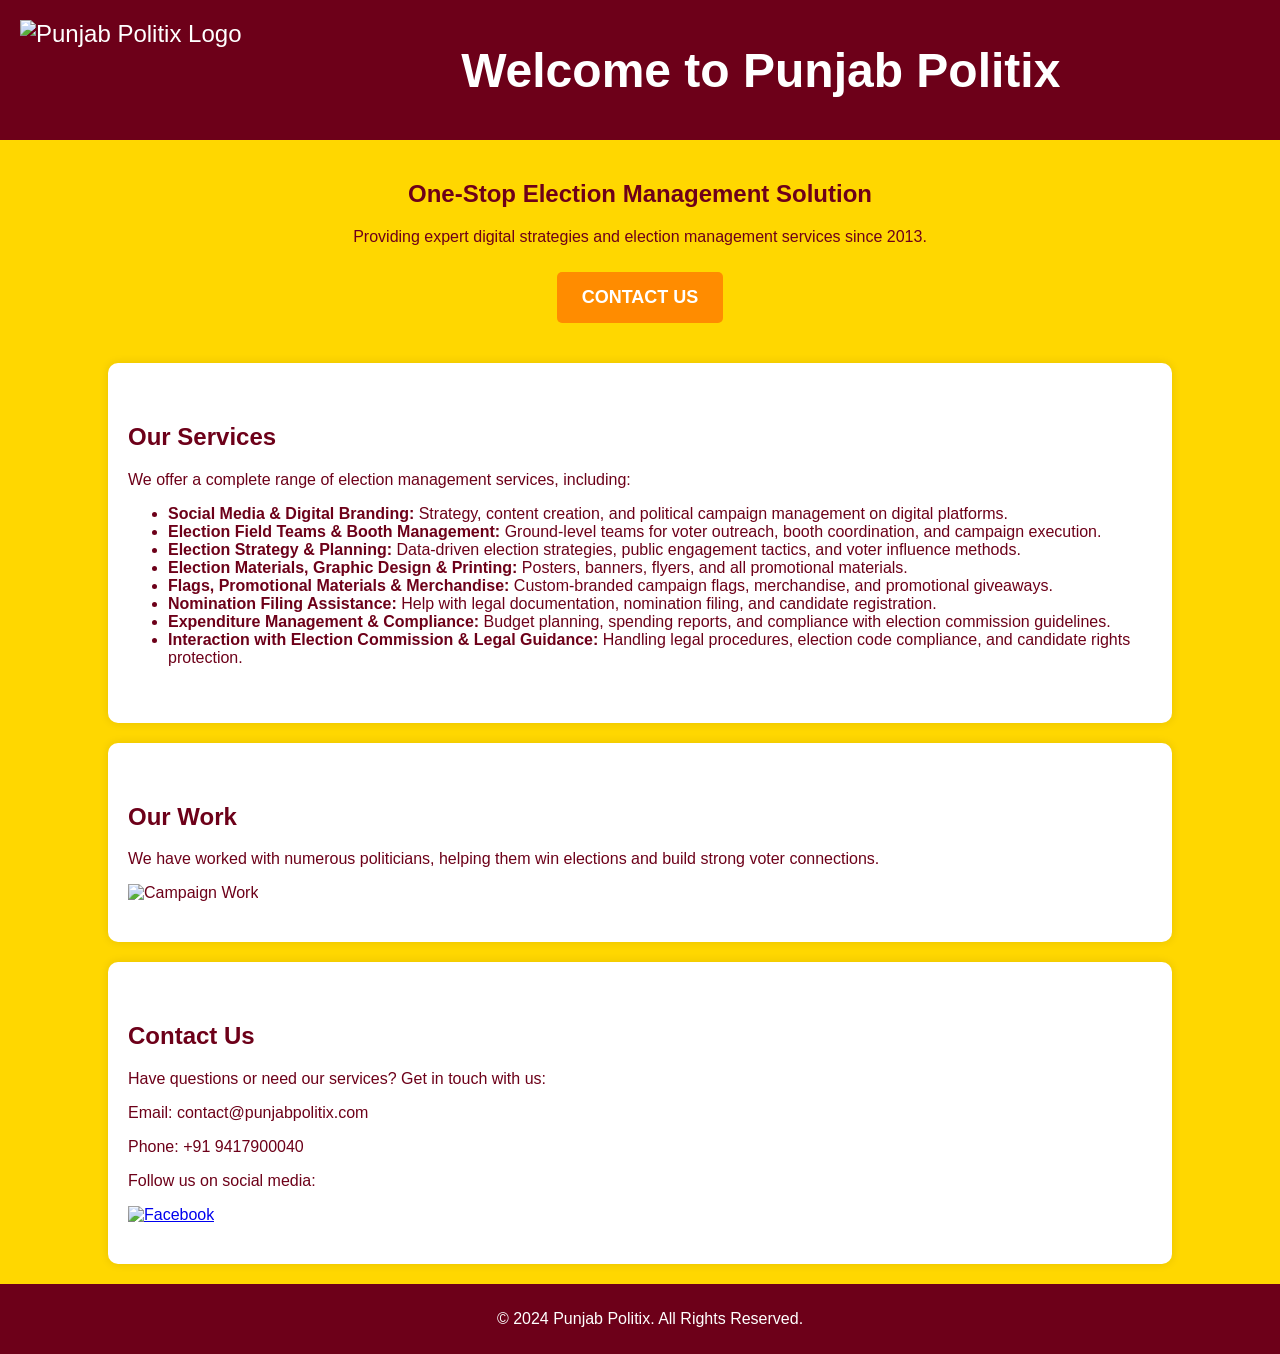
==== index.html @ e7f69e27 "Add files via upload" ====
<!DOCTYPE html>
<html lang="en">
<head>
    <meta charset="UTF-8">
    <meta name="viewport" content="width=device-width, initial-scale=1.0">
    <title>Punjab Politix - One-Stop Election Management Solution</title>
    <style>
        body {
            font-family: Arial, sans-serif;
            text-align: center;
            background-color: #FFD700;
            margin: 0;
            padding: 0;
            color: #6D0019;
        }
        header {
            background-color: #6D0019;
            color: white;
            padding: 20px;
            font-size: 24px;
            display: flex;
            align-items: center;
            justify-content: center;
        }
        header img {
            height: 100px;
            margin-right: 20px;
        }
        .container {
            padding: 20px;
        }
        .button {
            display: inline-block;
            padding: 15px 25px;
            font-size: 18px;
            font-weight: bold;
            background: #FF8C00;
            color: white;
            text-decoration: none;
            border-radius: 5px;
            margin-top: 10px;
        }
        section {
            padding: 40px 20px;
            background: white;
            margin: 20px auto;
            width: 80%;
            border-radius: 10px;
            box-shadow: 0 0 10px rgba(0, 0, 0, 0.1);
            text-align: left;
        }
        footer {
            background: #6D0019;
            color: white;
            padding: 10px;
            position: relative;
            width: 100%;
            bottom: 0;
            text-align: center;
        }
    </style>
</head>
<body>
    <header>
        <img src="logo.png" alt="Punjab Politix Logo">
        <h1 style="margin: 0 auto;">Welcome to Punjab Politix</h1>
    </header>
    
    <div class="container">
        <h2>One-Stop Election Management Solution</h2>
        <p>Providing expert digital strategies and election management services since 2013.</p>
        <a href="https://your-google-form-link.com" class="button">CONTACT US</a>
    </div>
    
    <section id="services">
        <h2>Our Services</h2>
        <p>We offer a complete range of election management services, including:</p>
        <ul>
            <li><strong>Social Media & Digital Branding:</strong> Strategy, content creation, and political campaign management on digital platforms.</li>
            <li><strong>Election Field Teams & Booth Management:</strong> Ground-level teams for voter outreach, booth coordination, and campaign execution.</li>
            <li><strong>Election Strategy & Planning:</strong> Data-driven election strategies, public engagement tactics, and voter influence methods.</li>
            <li><strong>Election Materials, Graphic Design & Printing:</strong> Posters, banners, flyers, and all promotional materials.</li>
            <li><strong>Flags, Promotional Materials & Merchandise:</strong> Custom-branded campaign flags, merchandise, and promotional giveaways.</li>
            <li><strong>Nomination Filing Assistance:</strong> Help with legal documentation, nomination filing, and candidate registration.</li>
            <li><strong>Expenditure Management & Compliance:</strong> Budget planning, spending reports, and compliance with election commission guidelines.</li>
            <li><strong>Interaction with Election Commission & Legal Guidance:</strong> Handling legal procedures, election code compliance, and candidate rights protection.</li>
        </ul>
    </section>
    
    <section id="portfolio">
        <h2>Our Work</h2>
        <p>We have worked with numerous politicians, helping them win elections and build strong voter connections.</p>
        <img src="portfolio-example.jpg" alt="Campaign Work" width="80%">
    </section>
    
    <section id="contact">
        <h2>Contact Us</h2>
        <p>Have questions or need our services? Get in touch with us:</p>
        <p>Email: contact@punjabpolitix.com</p>
        <p>Phone: +91 9417900040</p>
        <p>Follow us on social media:</p>
        <a href="https://www.facebook.com/punjabpolitix" target="_blank">
            <img src="facebook-icon.png" alt="Facebook" width="40">
        </a>
    </section>
    
    <footer>
        <p>&copy; 2024 Punjab Politix. All Rights Reserved.</p>
    </footer>
</body>
</html>
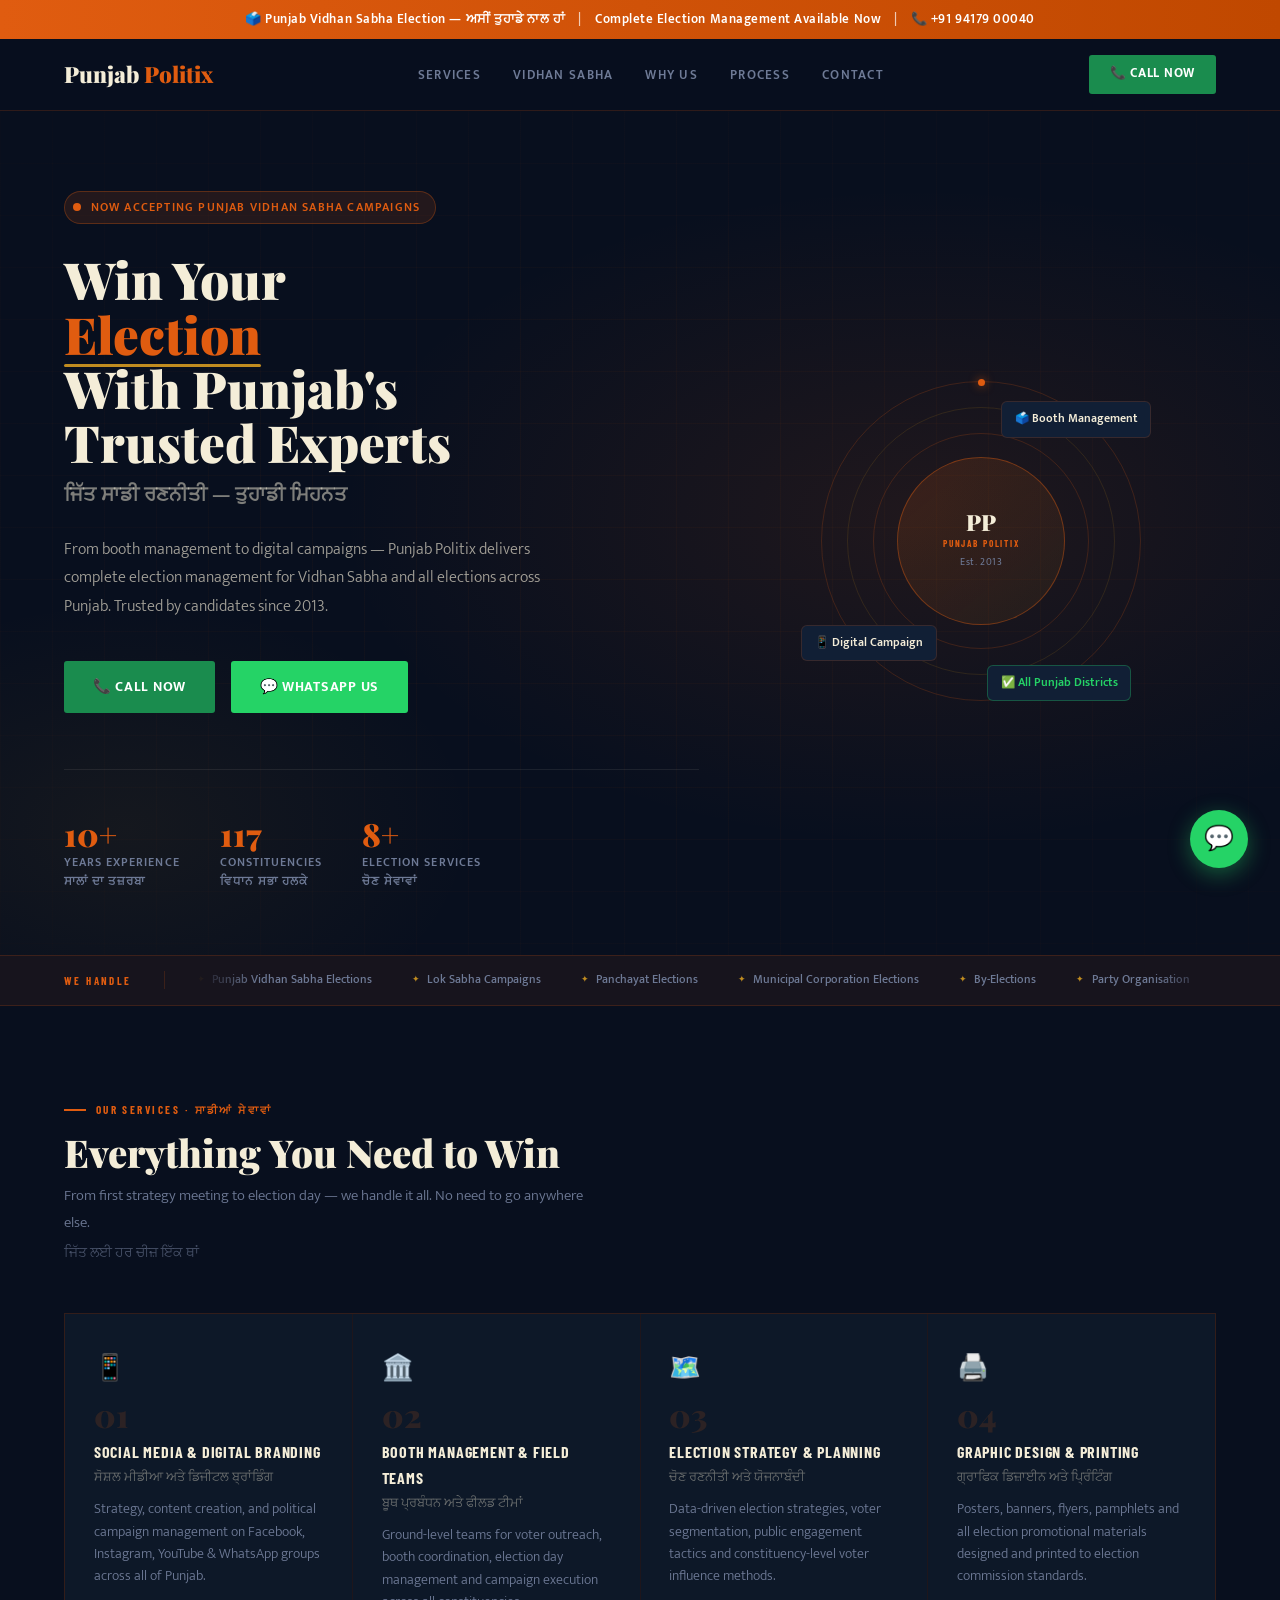
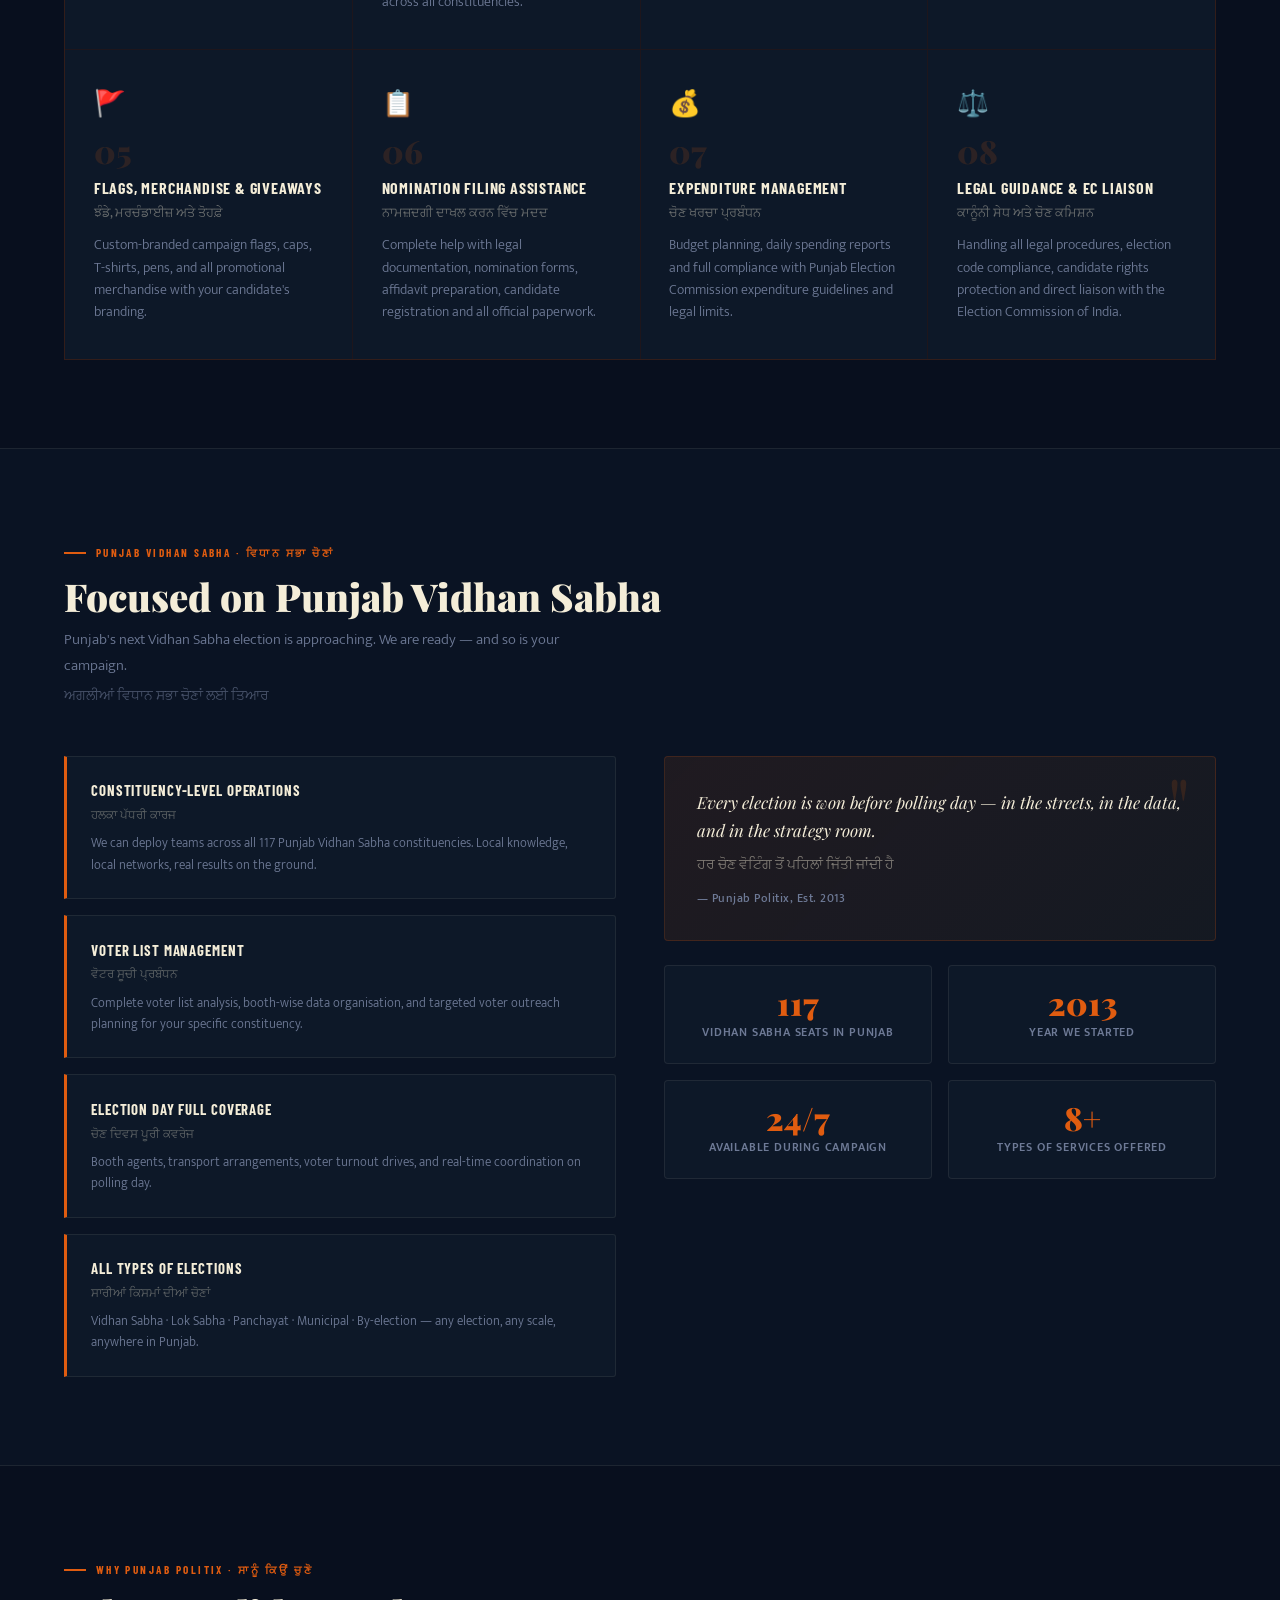
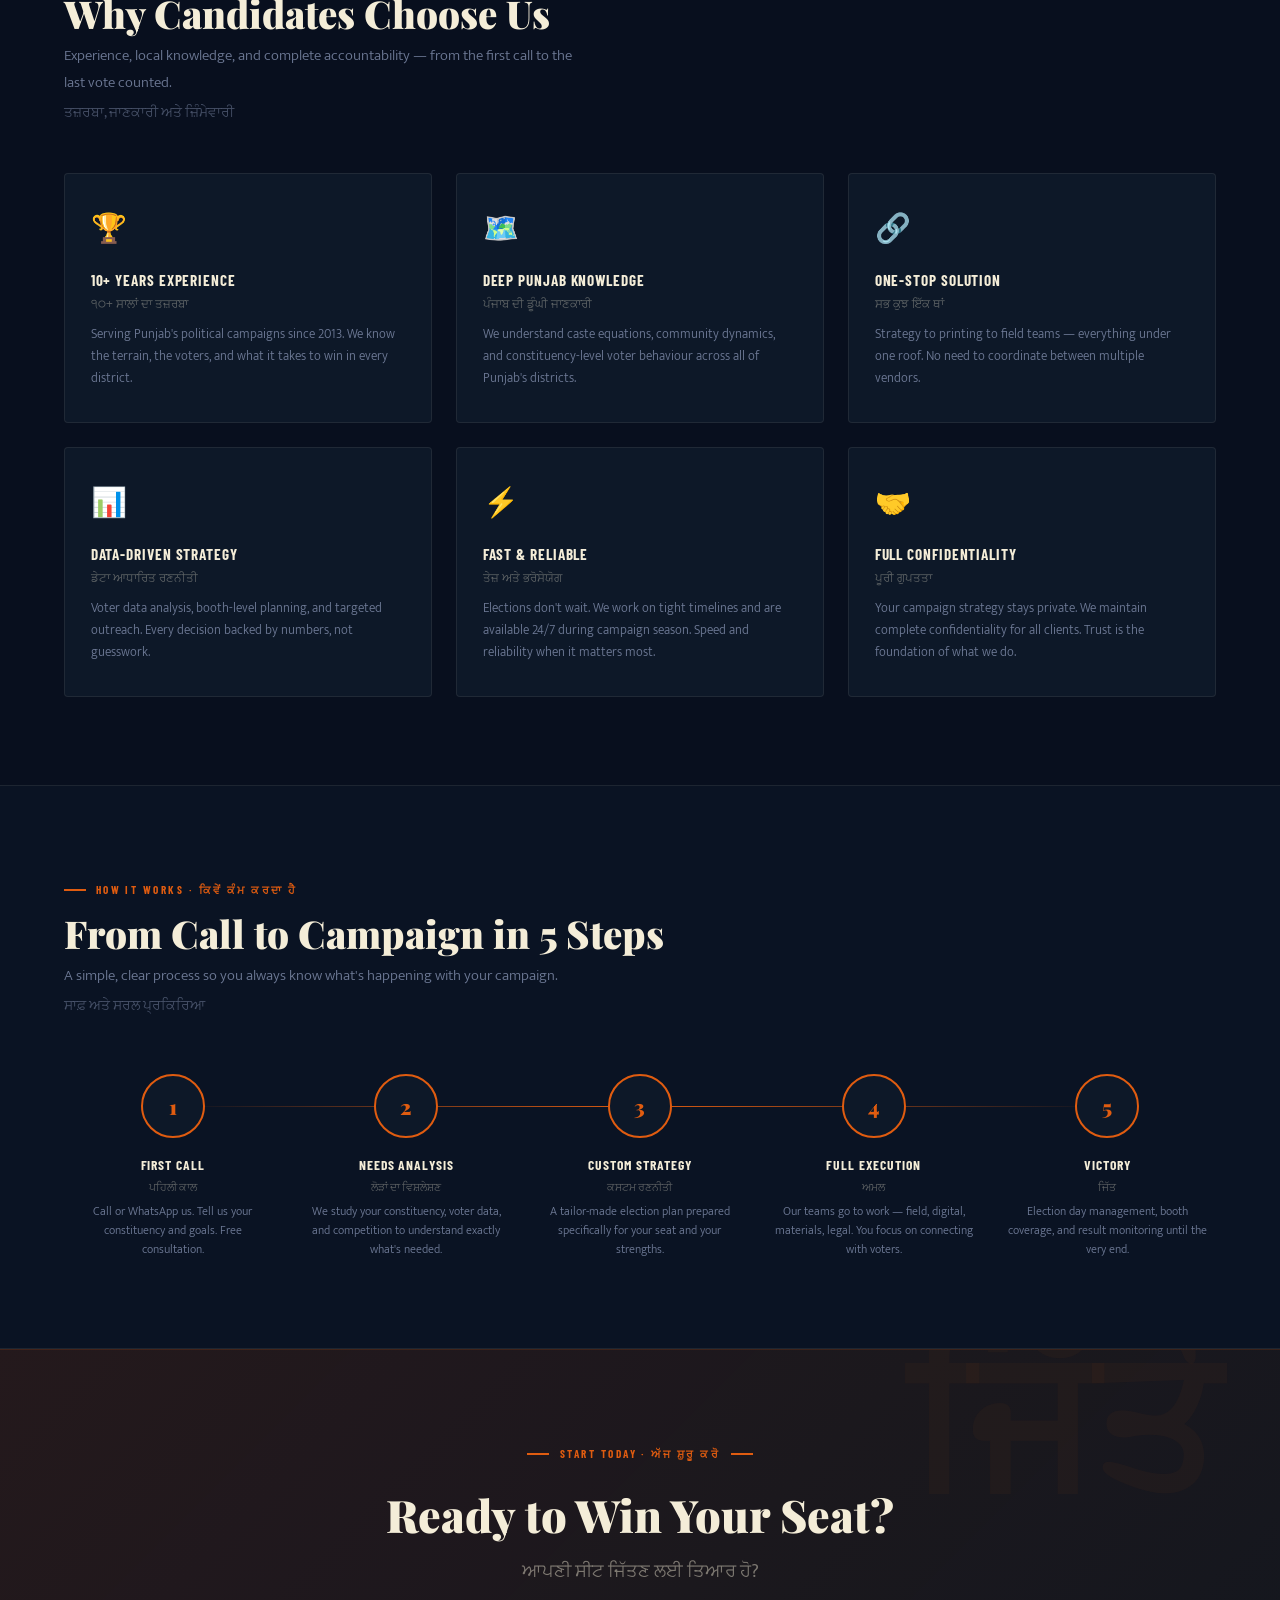
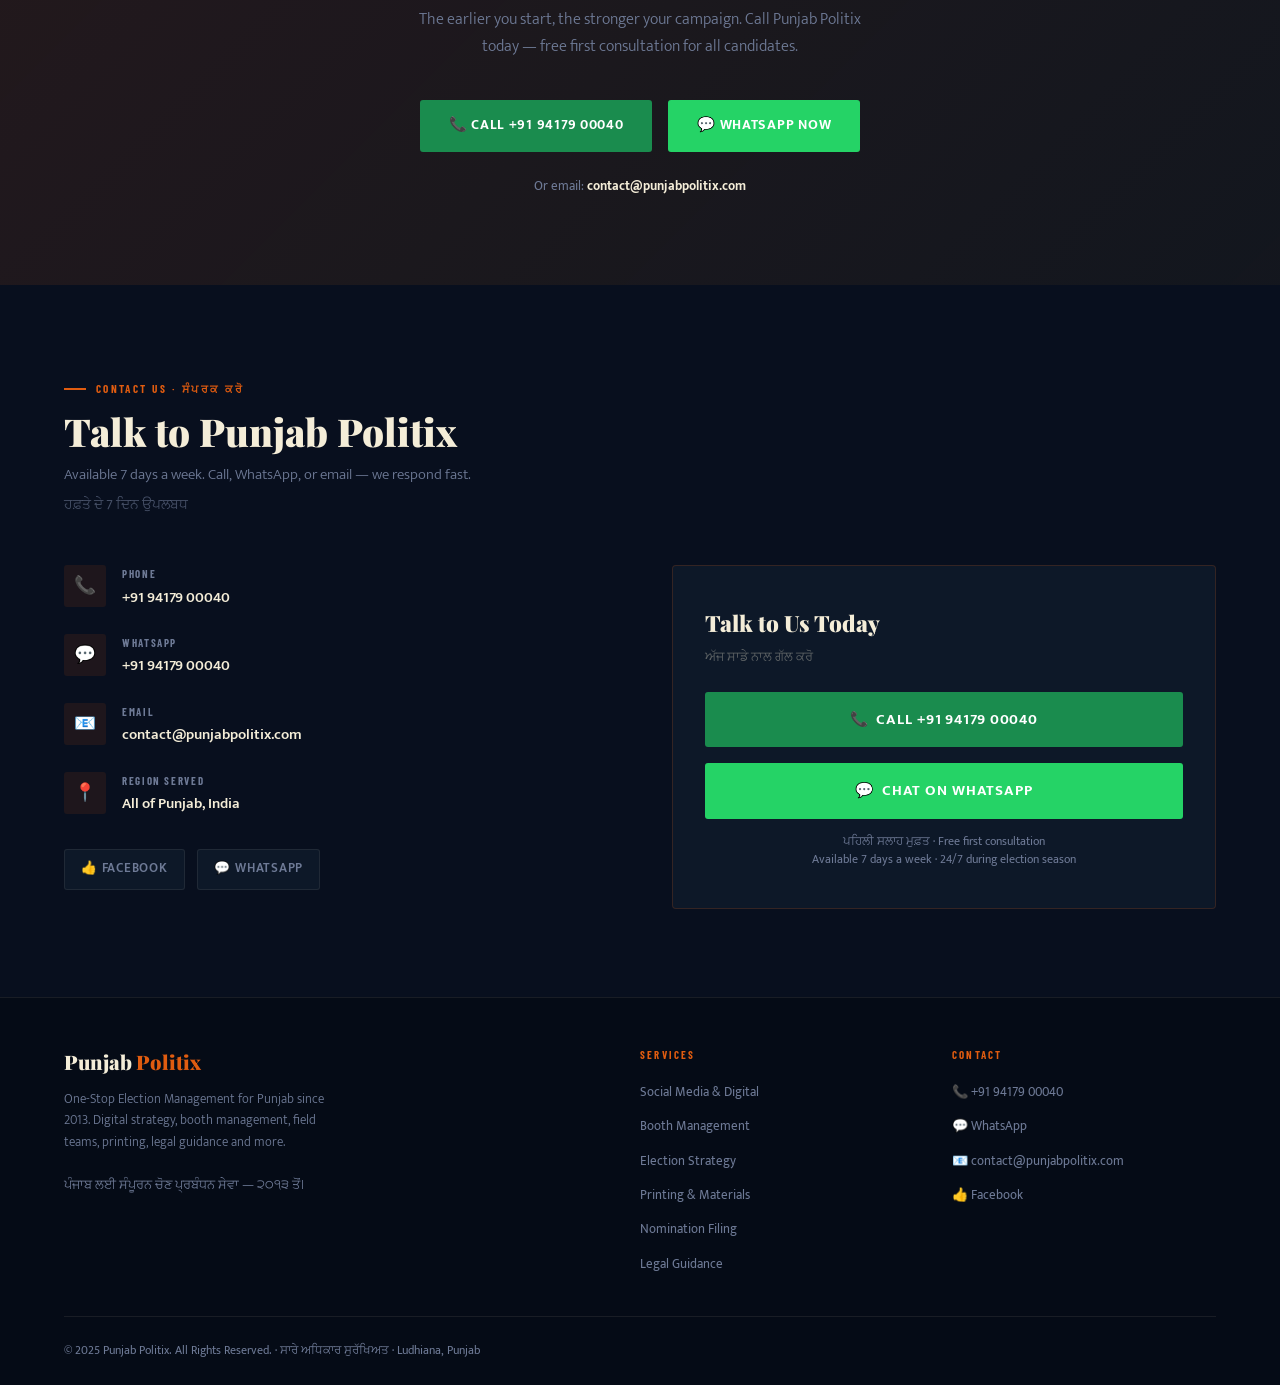
==== commit aa80795a: "Update index.html" ====
--- a/index.html
+++ b/index.html
@@ -1,111 +1,668 @@
 <!DOCTYPE html>
 <html lang="en">
 <head>
-    <meta charset="UTF-8">
-    <meta name="viewport" content="width=device-width, initial-scale=1.0">
-    <title>Punjab Politix - One-Stop Election Management Solution</title>
-    <style>
-        body {
-            font-family: Arial, sans-serif;
-            text-align: center;
-            background-color: #FFD700;
-            margin: 0;
-            padding: 0;
-            color: #6D0019;
-        }
-        header {
-            background-color: #6D0019;
-            color: white;
-            padding: 20px;
-            font-size: 24px;
-            display: flex;
-            align-items: center;
-            justify-content: center;
-        }
-        header img {
-            height: 100px;
-            margin-right: 20px;
-        }
-        .container {
-            padding: 20px;
-        }
-        .button {
-            display: inline-block;
-            padding: 15px 25px;
-            font-size: 18px;
-            font-weight: bold;
-            background: #FF8C00;
-            color: white;
-            text-decoration: none;
-            border-radius: 5px;
-            margin-top: 10px;
-        }
-        section {
-            padding: 40px 20px;
-            background: white;
-            margin: 20px auto;
-            width: 80%;
-            border-radius: 10px;
-            box-shadow: 0 0 10px rgba(0, 0, 0, 0.1);
-            text-align: left;
-        }
-        footer {
-            background: #6D0019;
-            color: white;
-            padding: 10px;
-            position: relative;
-            width: 100%;
-            bottom: 0;
-            text-align: center;
-        }
-    </style>
+<meta charset="UTF-8">
+<meta name="viewport" content="width=device-width, initial-scale=1.0">
+<title>Punjab Politix — Vidhan Sabha Election Management | ਚੋਣ ਪ੍ਰਬੰਧਨ ਸੇਵਾਵਾਂ</title>
+<meta name="description" content="Punjab Politix — Expert election management for Punjab Vidhan Sabha elections. Booth management, digital campaigns, field teams & more. Since 2013. Call +91 9417900040">
+<meta name="keywords" content="Punjab Vidhan Sabha election, election management Punjab, ਚੋਣ ਪ੍ਰਬੰਧਨ, booth management, political campaign Punjab, election strategy">
+<link rel="preconnect" href="https://fonts.googleapis.com">
+<link href="https://fonts.googleapis.com/css2?family=Playfair+Display:wght@700;900&family=Mukta:wght@300;400;600;700&family=Barlow+Condensed:wght@600;700;800&display=swap" rel="stylesheet">
+<style>
+*, *::before, *::after { box-sizing: border-box; margin: 0; padding: 0; }
+html { scroll-behavior: smooth; }
+:root {
+  --saffron: #E05C10;
+  --navy: #080F1E;
+  --card: #0D1828;
+  --card2: #111F35;
+  --gold: #C08C20;
+  --cream: #F4EDD8;
+  --muted: #6E7A96;
+  --green: #1A8C4E;
+  --border: rgba(224,92,16,0.18);
+  --border-soft: rgba(244,237,216,0.08);
+}
+body { font-family: 'Mukta', sans-serif; background: var(--navy); color: var(--cream); overflow-x: hidden; line-height: 1.6; }
+::-webkit-scrollbar { width: 5px; }
+::-webkit-scrollbar-track { background: var(--navy); }
+::-webkit-scrollbar-thumb { background: var(--saffron); border-radius: 3px; }
+
+/* ANNOUNCEMENT */
+.announcement {
+  background: linear-gradient(90deg, var(--saffron), #c04800);
+  padding: 0.55rem 5vw; text-align: center;
+  font-size: 0.82rem; font-weight: 600; letter-spacing: 0.04em; color: #fff; position: relative; z-index: 300;
+}
+.announcement span { opacity: 0.7; margin: 0 0.6rem; }
+
+/* NAV */
+nav {
+  position: sticky; top: 0; z-index: 200;
+  display: flex; justify-content: space-between; align-items: center;
+  padding: 1rem 5vw;
+  background: rgba(8,15,30,0.97); backdrop-filter: blur(18px);
+  border-bottom: 1px solid var(--border);
+}
+.nav-logo { font-family: 'Playfair Display', serif; font-size: 1.4rem; font-weight: 900; color: var(--cream); text-decoration: none; }
+.nav-logo span { color: var(--saffron); }
+.nav-links { display: flex; gap: 2rem; list-style: none; }
+.nav-links a { color: var(--muted); text-decoration: none; font-size: 0.8rem; font-weight: 600; letter-spacing: 0.1em; text-transform: uppercase; transition: color 0.2s; }
+.nav-links a:hover { color: var(--saffron); }
+.nav-cta { display: flex; align-items: center; gap: 0.4rem; background: var(--green); color: #fff; padding: 0.6rem 1.3rem; border-radius: 3px; font-weight: 700; font-size: 0.8rem; letter-spacing: 0.06em; text-transform: uppercase; text-decoration: none; transition: all 0.2s; }
+.nav-cta:hover { background: #147a42; transform: translateY(-1px); }
+.hamburger { display: none; flex-direction: column; gap: 5px; cursor: pointer; padding: 4px; }
+.hamburger span { width: 22px; height: 2px; background: var(--cream); border-radius: 2px; }
+.mobile-nav { display: none; position: absolute; top: 100%; left: 0; right: 0; background: rgba(8,15,30,0.99); border-bottom: 1px solid var(--border); padding: 1.5rem 5vw 2rem; flex-direction: column; gap: 1rem; }
+.mobile-nav.open { display: flex; }
+.mobile-nav a { color: var(--muted); text-decoration: none; font-size: 0.9rem; font-weight: 600; letter-spacing: 0.08em; text-transform: uppercase; padding: 0.5rem 0; border-bottom: 1px solid var(--border-soft); transition: color 0.2s; }
+.mobile-nav a:hover { color: var(--saffron); }
+.mob-cta { display: flex !important; align-items: center; justify-content: center; gap: 0.5rem; background: var(--green) !important; color: #fff !important; padding: 0.8rem !important; border-radius: 3px; font-weight: 700 !important; font-size: 0.88rem !important; letter-spacing: 0.06em !important; text-transform: uppercase !important; border: none !important; margin-top: 0.5rem; }
+
+/* HERO */
+.hero { min-height: calc(100vh - 88px); display: grid; grid-template-columns: 1.15fr 0.85fr; align-items: center; padding: 5rem 5vw 4rem; position: relative; overflow: hidden; gap: 3rem; }
+.hero-bg { position: absolute; inset: 0; pointer-events: none; background: radial-gradient(ellipse 70% 60% at 72% 48%, rgba(224,92,16,0.11) 0%, transparent 65%), radial-gradient(ellipse 45% 45% at 10% 85%, rgba(192,140,32,0.07) 0%, transparent 60%); }
+.hero-grid { position: absolute; inset: 0; pointer-events: none; background-image: linear-gradient(rgba(224,92,16,0.04) 1px, transparent 1px), linear-gradient(90deg, rgba(224,92,16,0.04) 1px, transparent 1px); background-size: 52px 52px; mask-image: radial-gradient(ellipse 90% 90% at 50% 50%, black 30%, transparent 100%); }
+.hero-left { position: relative; z-index: 2; }
+.hero-badge { display: inline-flex; align-items: center; gap: 0.6rem; background: rgba(224,92,16,0.12); border: 1px solid rgba(224,92,16,0.3); border-radius: 100px; padding: 0.35rem 0.9rem 0.35rem 0.5rem; margin-bottom: 1.8rem; }
+.badge-dot { width: 8px; height: 8px; border-radius: 50%; background: var(--saffron); animation: pulse-dot 2s infinite; }
+@keyframes pulse-dot { 0%,100%{box-shadow:0 0 0 0 rgba(224,92,16,0.4)} 50%{box-shadow:0 0 0 6px rgba(224,92,16,0)} }
+.badge-text { font-size: 0.75rem; font-weight: 600; letter-spacing: 0.1em; text-transform: uppercase; color: var(--saffron); }
+.hero-title { font-family: 'Playfair Display', serif; font-size: clamp(2.4rem, 4vw, 4rem); font-weight: 900; line-height: 1.06; color: var(--cream); margin-bottom: 0.6rem; }
+.hero-title .hl { color: var(--saffron); position: relative; }
+.hero-title .hl::after { content: ''; position: absolute; bottom: 1px; left: 0; right: 0; height: 3px; background: var(--gold); border-radius: 2px; }
+.hero-pun { font-size: clamp(1rem, 1.6vw, 1.3rem); font-weight: 600; color: rgba(244,237,216,0.5); margin-bottom: 1.5rem; }
+.hero-desc { font-size: 1rem; font-weight: 300; line-height: 1.78; color: rgba(244,237,216,0.65); max-width: 500px; margin-bottom: 2.5rem; }
+.hero-btns { display: flex; gap: 1rem; flex-wrap: wrap; }
+.btn-call { display: inline-flex; align-items: center; gap: 0.6rem; background: var(--green); color: #fff; padding: 0.9rem 1.8rem; border-radius: 3px; font-weight: 700; font-size: 0.9rem; letter-spacing: 0.05em; text-transform: uppercase; text-decoration: none; transition: all 0.22s; }
+.btn-call:hover { background: #147a42; transform: translateY(-2px); box-shadow: 0 10px 28px rgba(26,140,78,0.3); }
+.btn-wa { display: inline-flex; align-items: center; gap: 0.6rem; background: #25D366; color: #fff; padding: 0.9rem 1.8rem; border-radius: 3px; font-weight: 700; font-size: 0.9rem; letter-spacing: 0.05em; text-transform: uppercase; text-decoration: none; transition: all 0.22s; }
+.btn-wa:hover { background: #1eb558; transform: translateY(-2px); box-shadow: 0 10px 28px rgba(37,211,102,0.25); }
+.hero-stats { display: flex; gap: 2.5rem; margin-top: 3.5rem; padding-top: 3rem; border-top: 1px solid var(--border-soft); flex-wrap: wrap; }
+.stat-n { font-family: 'Playfair Display', serif; font-size: 2rem; font-weight: 900; color: var(--saffron); line-height: 1; }
+.stat-l { font-size: 0.72rem; font-weight: 600; letter-spacing: 0.09em; text-transform: uppercase; color: var(--muted); margin-top: 0.25rem; }
+
+/* HERO VISUAL */
+.hero-right { position: relative; z-index: 2; display: flex; justify-content: center; }
+.visual-box { position: relative; width: 320px; height: 320px; flex-shrink: 0; }
+.v-ring { position: absolute; border-radius: 50%; border: 1px solid rgba(224,92,16,0.2); animation: vspin linear infinite; }
+.v-ring-1 { inset: 0; animation-duration: 32s; }
+.v-ring-2 { inset: 26px; animation-duration: 20s; animation-direction: reverse; border-color: rgba(192,140,32,0.15); }
+.v-ring-3 { inset: 52px; animation-duration: 44s; }
+@keyframes vspin { to { transform: rotate(360deg); } }
+.v-dot { position: absolute; width: 7px; height: 7px; background: var(--saffron); border-radius: 50%; top: -3.5px; left: calc(50% - 3.5px); box-shadow: 0 0 10px rgba(224,92,16,0.7); }
+.v-center { position: absolute; inset: 76px; border-radius: 50%; background: linear-gradient(140deg, rgba(224,92,16,0.15), rgba(192,140,32,0.07)); border: 1.5px solid rgba(224,92,16,0.4); display: flex; flex-direction: column; align-items: center; justify-content: center; text-align: center; gap: 3px; }
+.vc-main { font-family: 'Playfair Display', serif; font-size: 1.4rem; font-weight: 900; line-height: 1; }
+.vc-sub { font-family: 'Barlow Condensed', sans-serif; font-size: 0.58rem; font-weight: 700; letter-spacing: 0.2em; text-transform: uppercase; color: var(--saffron); }
+.vc-yr { font-size: 0.65rem; color: var(--muted); letter-spacing: 0.06em; }
+.float-tag { position: absolute; background: var(--card2); border: 1px solid var(--border); border-radius: 6px; padding: 0.5rem 0.8rem; font-size: 0.72rem; font-weight: 600; white-space: nowrap; animation: float 4s ease-in-out infinite; }
+.ft-1 { top: 20px; right: -10px; animation-delay: 0s; }
+.ft-2 { bottom: 40px; left: -20px; animation-delay: 1.4s; }
+.ft-3 { bottom: 0; right: 10px; animation-delay: 0.7s; color: #25D366; border-color: rgba(37,211,102,0.3); }
+@keyframes float { 0%,100%{transform:translateY(0)} 50%{transform:translateY(-8px)} }
+
+/* TRUST BAR */
+.trust-bar { background: rgba(224,92,16,0.07); border-top: 1px solid var(--border); border-bottom: 1px solid var(--border); padding: 0.9rem 5vw; display: flex; align-items: center; gap: 2rem; overflow: hidden; }
+.tb-label { font-family: 'Barlow Condensed', sans-serif; font-size: 0.68rem; font-weight: 700; letter-spacing: 0.22em; text-transform: uppercase; color: var(--saffron); white-space: nowrap; flex-shrink: 0; }
+.tb-sep { width: 1px; height: 18px; background: var(--border); flex-shrink: 0; }
+.tb-items { display: flex; gap: 2.5rem; overflow: hidden; mask-image: linear-gradient(90deg, transparent, black 6%, black 94%, transparent); }
+.tb-item { display: flex; align-items: center; gap: 0.45rem; font-size: 0.78rem; font-weight: 500; color: var(--muted); white-space: nowrap; }
+.tb-item::before { content: '✦'; color: var(--gold); font-size: 0.55rem; }
+
+/* SECTIONS */
+.section { padding: 5.5rem 5vw; }
+.section.alt { background: rgba(13,24,40,0.5); border-top: 1px solid var(--border-soft); border-bottom: 1px solid var(--border-soft); }
+.sec-eye { display: inline-flex; align-items: center; gap: 0.6rem; font-family: 'Barlow Condensed', sans-serif; font-size: 0.7rem; font-weight: 700; letter-spacing: 0.22em; text-transform: uppercase; color: var(--saffron); margin-bottom: 0.8rem; }
+.sec-eye::before { content: ''; width: 22px; height: 2px; background: var(--saffron); flex-shrink: 0; }
+.sec-h { font-family: 'Playfair Display', serif; font-size: clamp(1.8rem, 3vw, 2.6rem); font-weight: 900; line-height: 1.1; color: var(--cream); margin-bottom: 0.6rem; }
+.sec-p { font-size: 0.95rem; font-weight: 300; color: var(--muted); line-height: 1.75; max-width: 520px; margin-bottom: 0.4rem; }
+.sec-pun { font-size: 0.85rem; color: rgba(110,122,150,0.6); margin-bottom: 3rem; }
+
+/* SERVICES */
+.services-wrap { display: grid; grid-template-columns: repeat(auto-fill, minmax(280px, 1fr)); gap: 1px; background: rgba(224,92,16,0.1); border: 1px solid rgba(224,92,16,0.1); }
+.svc { background: var(--card); padding: 2.2rem 1.8rem; position: relative; overflow: hidden; transition: background 0.25s; }
+.svc::after { content: ''; position: absolute; top: 0; left: 0; right: 0; height: 2px; background: linear-gradient(90deg, var(--saffron), var(--gold)); transform: scaleX(0); transform-origin: left; transition: transform 0.32s; }
+.svc:hover { background: #131f33; }
+.svc:hover::after { transform: scaleX(1); }
+.svc-num { font-family: 'Playfair Display', serif; font-size: 2rem; font-weight: 900; color: rgba(224,92,16,0.15); line-height: 1; margin-bottom: 0.5rem; }
+.svc-icon { font-size: 1.6rem; margin-bottom: 0.6rem; display: block; }
+.svc-title { font-family: 'Barlow Condensed', sans-serif; font-size: 1rem; font-weight: 700; letter-spacing: 0.05em; text-transform: uppercase; color: var(--cream); margin-bottom: 0.2rem; }
+.svc-pun { font-size: 0.8rem; color: rgba(244,237,216,0.4); margin-bottom: 0.6rem; }
+.svc-desc { font-size: 0.85rem; font-weight: 300; color: var(--muted); line-height: 1.65; }
+
+/* ELECTION FOCUS */
+.focus-grid { display: grid; grid-template-columns: 1fr 1fr; gap: 3rem; align-items: start; }
+.focus-cards { display: flex; flex-direction: column; gap: 1rem; }
+.focus-card { background: var(--card); border: 1px solid var(--border-soft); border-left: 3px solid var(--saffron); padding: 1.4rem 1.5rem; border-radius: 0 3px 3px 0; transition: border-left-color 0.2s, background 0.2s; }
+.focus-card:hover { border-left-color: var(--gold); background: var(--card2); }
+.fc-title { font-family: 'Barlow Condensed', sans-serif; font-size: 0.92rem; font-weight: 700; letter-spacing: 0.06em; text-transform: uppercase; color: var(--cream); margin-bottom: 0.2rem; }
+.fc-pun { font-size: 0.75rem; color: rgba(244,237,216,0.35); margin-bottom: 0.5rem; }
+.fc-desc { font-size: 0.83rem; font-weight: 300; color: var(--muted); line-height: 1.6; }
+.focus-right { display: flex; flex-direction: column; gap: 1.5rem; }
+.focus-quote { background: linear-gradient(135deg, rgba(224,92,16,0.1), rgba(192,140,32,0.06)); border: 1px solid var(--border); border-radius: 4px; padding: 2rem; position: relative; }
+.focus-quote::before { content: '"'; position: absolute; top: 0.5rem; right: 1.5rem; font-family: 'Playfair Display', serif; font-size: 5rem; line-height: 1; color: rgba(224,92,16,0.15); }
+.fq-text { font-family: 'Playfair Display', serif; font-size: 1.05rem; font-style: italic; line-height: 1.65; color: var(--cream); margin-bottom: 0.6rem; }
+.fq-pun { font-size: 0.88rem; color: rgba(244,237,216,0.45); margin-bottom: 0.8rem; }
+.fq-attr { font-size: 0.75rem; color: var(--muted); font-weight: 500; letter-spacing: 0.04em; }
+.focus-metrics { display: grid; grid-template-columns: 1fr 1fr; gap: 1rem; }
+.fm { background: var(--card); border: 1px solid var(--border-soft); border-radius: 4px; padding: 1.3rem; text-align: center; }
+.fm-n { font-family: 'Playfair Display', serif; font-size: 2rem; font-weight: 900; color: var(--saffron); line-height: 1; }
+.fm-l { font-size: 0.72rem; font-weight: 600; letter-spacing: 0.07em; text-transform: uppercase; color: var(--muted); margin-top: 0.3rem; }
+
+/* WHY */
+.why-grid { display: grid; grid-template-columns: repeat(3, 1fr); gap: 1.5rem; }
+.why-card { background: var(--card); border: 1px solid var(--border-soft); border-radius: 4px; padding: 2rem 1.6rem; transition: border-color 0.25s, transform 0.25s; }
+.why-card:hover { border-color: var(--border); transform: translateY(-4px); }
+.why-ico { font-size: 1.8rem; margin-bottom: 1rem; display: block; }
+.why-title { font-family: 'Barlow Condensed', sans-serif; font-size: 0.95rem; font-weight: 700; letter-spacing: 0.06em; text-transform: uppercase; color: var(--cream); margin-bottom: 0.2rem; }
+.why-pun { font-size: 0.75rem; color: rgba(244,237,216,0.35); margin-bottom: 0.6rem; }
+.why-desc { font-size: 0.83rem; font-weight: 300; color: var(--muted); line-height: 1.65; }
+
+/* PROCESS */
+.process-steps { display: grid; grid-template-columns: repeat(5, 1fr); gap: 1rem; position: relative; }
+.process-steps::before { content: ''; position: absolute; top: 32px; left: 10%; right: 10%; height: 1px; background: linear-gradient(90deg, transparent, var(--saffron), transparent); }
+.step { display: flex; flex-direction: column; align-items: center; text-align: center; padding: 0 0.5rem; }
+.step-num { width: 64px; height: 64px; border-radius: 50%; background: var(--card); border: 2px solid var(--saffron); display: flex; align-items: center; justify-content: center; font-family: 'Playfair Display', serif; font-size: 1.3rem; font-weight: 900; color: var(--saffron); margin-bottom: 1rem; position: relative; z-index: 1; transition: background 0.2s; }
+.step:hover .step-num { background: rgba(224,92,16,0.12); }
+.step-title { font-family: 'Barlow Condensed', sans-serif; font-size: 0.85rem; font-weight: 700; letter-spacing: 0.07em; text-transform: uppercase; color: var(--cream); margin-bottom: 0.2rem; }
+.step-pun { font-size: 0.7rem; color: rgba(244,237,216,0.35); margin-bottom: 0.4rem; }
+.step-desc { font-size: 0.78rem; font-weight: 300; color: var(--muted); line-height: 1.5; }
+
+/* CTA */
+.cta-section { background: linear-gradient(135deg, rgba(224,92,16,0.13), rgba(192,140,32,0.06)); border-top: 1px solid var(--border); padding: 5.5rem 5vw; text-align: center; position: relative; overflow: hidden; }
+.cta-section::before { content: 'ਜਿੱਤੋ'; position: absolute; top: -2rem; right: 5vw; font-family: 'Playfair Display', serif; font-size: 12rem; font-weight: 900; color: rgba(224,92,16,0.04); pointer-events: none; user-select: none; line-height: 1; }
+.cta-eye { display: inline-flex; align-items: center; gap: 0.7rem; font-family: 'Barlow Condensed', sans-serif; font-size: 0.7rem; font-weight: 700; letter-spacing: 0.22em; text-transform: uppercase; color: var(--saffron); margin-bottom: 1rem; }
+.cta-eye::before, .cta-eye::after { content: ''; width: 22px; height: 2px; background: var(--saffron); }
+.cta-h { font-family: 'Playfair Display', serif; font-size: clamp(2rem, 3.5vw, 3rem); font-weight: 900; color: var(--cream); margin-bottom: 0.5rem; }
+.cta-pun { font-size: 1.1rem; color: rgba(244,237,216,0.45); margin-bottom: 1.2rem; }
+.cta-sub { font-size: 0.97rem; font-weight: 300; color: var(--muted); max-width: 480px; margin: 0 auto 2.5rem; line-height: 1.75; }
+.cta-btns { display: flex; gap: 1rem; justify-content: center; flex-wrap: wrap; }
+.cta-phone { font-size: 0.82rem; color: var(--muted); margin-top: 1.5rem; }
+.cta-phone strong { color: var(--cream); }
+
+/* CONTACT */
+.contact-grid { display: grid; grid-template-columns: 1fr 1fr; gap: 4rem; align-items: start; }
+.contact-info { display: flex; flex-direction: column; gap: 1.5rem; }
+.ci-item { display: flex; align-items: flex-start; gap: 1rem; }
+.ci-ico { width: 42px; height: 42px; border-radius: 3px; background: rgba(224,92,16,0.1); display: flex; align-items: center; justify-content: center; font-size: 1.1rem; flex-shrink: 0; }
+.ci-label { font-family: 'Barlow Condensed', sans-serif; font-size: 0.68rem; font-weight: 700; letter-spacing: 0.15em; text-transform: uppercase; color: var(--muted); margin-bottom: 0.2rem; }
+.ci-val { font-size: 0.95rem; font-weight: 600; color: var(--cream); text-decoration: none; transition: color 0.2s; display: block; }
+.ci-val:hover { color: var(--saffron); }
+.social-row { display: flex; gap: 0.8rem; margin-top: 0.5rem; }
+.soc-btn { display: flex; align-items: center; gap: 0.5rem; background: var(--card); border: 1px solid var(--border-soft); border-radius: 3px; padding: 0.6rem 1rem; color: var(--muted); text-decoration: none; font-size: 0.8rem; font-weight: 600; letter-spacing: 0.06em; text-transform: uppercase; transition: all 0.2s; }
+.soc-btn:hover { border-color: var(--saffron); color: var(--saffron); }
+.contact-action { background: var(--card); border: 1px solid var(--border); border-radius: 4px; padding: 2.5rem 2rem; }
+.ca-h { font-family: 'Playfair Display', serif; font-size: 1.4rem; font-weight: 900; margin-bottom: 0.3rem; }
+.ca-pun { font-size: 0.82rem; color: rgba(244,237,216,0.35); margin-bottom: 1.5rem; }
+.ca-btns { display: flex; flex-direction: column; gap: 1rem; }
+.ca-btn-call { display: flex; align-items: center; justify-content: center; gap: 0.6rem; background: var(--green); color: #fff; padding: 1rem; border-radius: 3px; font-weight: 700; font-size: 0.92rem; letter-spacing: 0.06em; text-transform: uppercase; text-decoration: none; transition: all 0.22s; }
+.ca-btn-call:hover { background: #147a42; transform: translateY(-2px); box-shadow: 0 8px 22px rgba(26,140,78,0.28); }
+.ca-btn-wa { display: flex; align-items: center; justify-content: center; gap: 0.6rem; background: #25D366; color: #fff; padding: 1rem; border-radius: 3px; font-weight: 700; font-size: 0.92rem; letter-spacing: 0.06em; text-transform: uppercase; text-decoration: none; transition: all 0.22s; }
+.ca-btn-wa:hover { background: #1eb558; transform: translateY(-2px); box-shadow: 0 8px 22px rgba(37,211,102,0.25); }
+.ca-note { font-size: 0.75rem; color: var(--muted); text-align: center; margin-top: 0.8rem; line-height: 1.5; }
+
+/* FOOTER */
+footer { background: #050b16; border-top: 1px solid var(--border-soft); padding: 3rem 5vw 1.5rem; }
+.footer-top { display: grid; grid-template-columns: 2fr 1fr 1fr; gap: 3rem; padding-bottom: 2.5rem; border-bottom: 1px solid var(--border-soft); margin-bottom: 1.5rem; }
+.footer-logo { font-family: 'Playfair Display', serif; font-size: 1.25rem; font-weight: 900; color: var(--cream); text-decoration: none; display: block; margin-bottom: 0.7rem; }
+.footer-logo span { color: var(--saffron); }
+.footer-tagline { font-size: 0.82rem; color: var(--muted); font-weight: 300; line-height: 1.65; max-width: 280px; }
+.footer-col-h { font-family: 'Barlow Condensed', sans-serif; font-size: 0.68rem; font-weight: 700; letter-spacing: 0.2em; text-transform: uppercase; color: var(--saffron); margin-bottom: 1rem; }
+.footer-links { list-style: none; display: flex; flex-direction: column; gap: 0.55rem; }
+.footer-links a { color: var(--muted); text-decoration: none; font-size: 0.82rem; transition: color 0.2s; }
+.footer-links a:hover { color: var(--cream); }
+.footer-bottom { display: flex; justify-content: space-between; align-items: center; flex-wrap: wrap; gap: 1rem; }
+.footer-copy { font-size: 0.75rem; color: var(--muted); }
+
+/* WA FAB */
+.wa-fab { position: fixed; bottom: 2rem; right: 2rem; z-index: 999; width: 58px; height: 58px; border-radius: 50%; background: #25D366; display: flex; align-items: center; justify-content: center; box-shadow: 0 6px 22px rgba(37,211,102,0.4); text-decoration: none; font-size: 1.5rem; animation: wa-pulse 3s infinite; transition: transform 0.2s; }
+.wa-fab:hover { transform: scale(1.1); }
+@keyframes wa-pulse { 0%,100%{box-shadow:0 6px 22px rgba(37,211,102,0.4)} 50%{box-shadow:0 6px 32px rgba(37,211,102,0.65)} }
+
+/* RESPONSIVE */
+@media (max-width: 900px) {
+  .hero { grid-template-columns: 1fr; padding-top: 3rem; gap: 2rem; }
+  .hero-right { display: none; }
+  .focus-grid { grid-template-columns: 1fr; }
+  .why-grid { grid-template-columns: 1fr 1fr; }
+  .process-steps { grid-template-columns: 1fr 1fr; gap: 2rem; }
+  .process-steps::before { display: none; }
+  .contact-grid { grid-template-columns: 1fr; }
+  .footer-top { grid-template-columns: 1fr 1fr; }
+  .nav-links { display: none; }
+  .hamburger { display: flex; }
+  .nav-cta { display: none; }
+}
+@media (max-width: 600px) {
+  .hero-title { font-size: 2.2rem; }
+  .why-grid, .services-wrap { grid-template-columns: 1fr; }
+  .process-steps { grid-template-columns: 1fr; }
+  .footer-top { grid-template-columns: 1fr; }
+  .hero-stats { gap: 1.2rem; }
+  .focus-metrics { grid-template-columns: 1fr 1fr; }
+  .tb-items { gap: 1.5rem; }
+  .announcement { font-size: 0.72rem; }
+}
+</style>
 </head>
 <body>
-    <header>
-        <img src="logo.png" alt="Punjab Politix Logo">
-        <h1 style="margin: 0 auto;">Welcome to Punjab Politix</h1>
-    </header>
-    
-    <div class="container">
-        <h2>One-Stop Election Management Solution</h2>
-        <p>Providing expert digital strategies and election management services since 2013.</p>
-        <a href="https://your-google-form-link.com" class="button">CONTACT US</a>
-    </div>
-    
-    <section id="services">
-        <h2>Our Services</h2>
-        <p>We offer a complete range of election management services, including:</p>
-        <ul>
-            <li><strong>Social Media & Digital Branding:</strong> Strategy, content creation, and political campaign management on digital platforms.</li>
-            <li><strong>Election Field Teams & Booth Management:</strong> Ground-level teams for voter outreach, booth coordination, and campaign execution.</li>
-            <li><strong>Election Strategy & Planning:</strong> Data-driven election strategies, public engagement tactics, and voter influence methods.</li>
-            <li><strong>Election Materials, Graphic Design & Printing:</strong> Posters, banners, flyers, and all promotional materials.</li>
-            <li><strong>Flags, Promotional Materials & Merchandise:</strong> Custom-branded campaign flags, merchandise, and promotional giveaways.</li>
-            <li><strong>Nomination Filing Assistance:</strong> Help with legal documentation, nomination filing, and candidate registration.</li>
-            <li><strong>Expenditure Management & Compliance:</strong> Budget planning, spending reports, and compliance with election commission guidelines.</li>
-            <li><strong>Interaction with Election Commission & Legal Guidance:</strong> Handling legal procedures, election code compliance, and candidate rights protection.</li>
-        </ul>
-    </section>
-    
-    <section id="portfolio">
-        <h2>Our Work</h2>
-        <p>We have worked with numerous politicians, helping them win elections and build strong voter connections.</p>
-        <img src="portfolio-example.jpg" alt="Campaign Work" width="80%">
-    </section>
-    
-    <section id="contact">
-        <h2>Contact Us</h2>
-        <p>Have questions or need our services? Get in touch with us:</p>
-        <p>Email: contact@punjabpolitix.com</p>
-        <p>Phone: +91 9417900040</p>
-        <p>Follow us on social media:</p>
-        <a href="https://www.facebook.com/punjabpolitix" target="_blank">
-            <img src="facebook-icon.png" alt="Facebook" width="40">
-        </a>
-    </section>
-    
-    <footer>
-        <p>&copy; 2024 Punjab Politix. All Rights Reserved.</p>
-    </footer>
+
+<!-- ANNOUNCEMENT BANNER -->
+<div class="announcement">
+  🗳️ Punjab Vidhan Sabha Election — ਅਸੀਂ ਤੁਹਾਡੇ ਨਾਲ ਹਾਂ
+  <span>|</span>
+  Complete Election Management Available Now
+  <span>|</span>
+  📞 +91 94179 00040
+</div>
+
+<!-- NAV -->
+<nav>
+  <a href="#" class="nav-logo">Punjab <span>Politix</span></a>
+  <ul class="nav-links">
+    <li><a href="#services">Services</a></li>
+    <li><a href="#focus">Vidhan Sabha</a></li>
+    <li><a href="#why">Why Us</a></li>
+    <li><a href="#process">Process</a></li>
+    <li><a href="#contact">Contact</a></li>
+  </ul>
+  <a href="tel:+919417900040" class="nav-cta">📞 Call Now</a>
+  <div class="hamburger" onclick="toggleMenu()">
+    <span></span><span></span><span></span>
+  </div>
+  <div class="mobile-nav" id="mobileNav">
+    <a href="#services" onclick="closeMenu()">Services</a>
+    <a href="#focus" onclick="closeMenu()">Vidhan Sabha</a>
+    <a href="#why" onclick="closeMenu()">Why Us</a>
+    <a href="#process" onclick="closeMenu()">Process</a>
+    <a href="#contact" onclick="closeMenu()">Contact</a>
+    <a href="tel:+919417900040" class="mob-cta">📞 Call +91 94179 00040</a>
+  </div>
+</nav>
+
+<!-- HERO -->
+<section class="hero">
+  <div class="hero-bg"></div>
+  <div class="hero-grid"></div>
+  <div class="hero-left">
+    <div class="hero-badge">
+      <div class="badge-dot"></div>
+      <span class="badge-text">Now Accepting Punjab Vidhan Sabha Campaigns</span>
+    </div>
+    <h1 class="hero-title">
+      Win Your<br><span class="hl">Election</span><br>With Punjab's<br>Trusted Experts
+    </h1>
+    <p class="hero-pun">ਜਿੱਤ ਸਾਡੀ ਰਣਨੀਤੀ — ਤੁਹਾਡੀ ਮਿਹਨਤ</p>
+    <p class="hero-desc">
+      From booth management to digital campaigns — Punjab Politix delivers complete election management for Vidhan Sabha and all elections across Punjab. Trusted by candidates since 2013.
+    </p>
+    <div class="hero-btns">
+      <a href="tel:+919417900040" class="btn-call">📞 Call Now</a>
+      <a href="https://wa.me/919417900040?text=Hello%20Punjab%20Politix%2C%20I%20need%20election%20management%20services%20for%20Punjab%20Vidhan%20Sabha" target="_blank" class="btn-wa">💬 WhatsApp Us</a>
+    </div>
+    <div class="hero-stats">
+      <div>
+        <div class="stat-n">10+</div>
+        <div class="stat-l">Years Experience<br>ਸਾਲਾਂ ਦਾ ਤਜ਼ਰਬਾ</div>
+      </div>
+      <div>
+        <div class="stat-n">117</div>
+        <div class="stat-l">Constituencies<br>ਵਿਧਾਨ ਸਭਾ ਹਲਕੇ</div>
+      </div>
+      <div>
+        <div class="stat-n">8+</div>
+        <div class="stat-l">Election Services<br>ਚੋਣ ਸੇਵਾਵਾਂ</div>
+      </div>
+    </div>
+  </div>
+  <div class="hero-right">
+    <div class="visual-box">
+      <div class="v-ring v-ring-1"><div class="v-dot"></div></div>
+      <div class="v-ring v-ring-2"></div>
+      <div class="v-ring v-ring-3"></div>
+      <div class="v-center">
+        <span class="vc-main">PP</span>
+        <span class="vc-sub">Punjab Politix</span>
+        <span class="vc-yr">Est. 2013</span>
+      </div>
+      <div class="float-tag ft-1">🗳️ Booth Management</div>
+      <div class="float-tag ft-2">📱 Digital Campaign</div>
+      <div class="float-tag ft-3">✅ All Punjab Districts</div>
+    </div>
+  </div>
+</section>
+
+<!-- TRUST BAR -->
+<div class="trust-bar">
+  <span class="tb-label">We Handle</span>
+  <div class="tb-sep"></div>
+  <div class="tb-items">
+    <span class="tb-item">Punjab Vidhan Sabha Elections</span>
+    <span class="tb-item">Lok Sabha Campaigns</span>
+    <span class="tb-item">Panchayat Elections</span>
+    <span class="tb-item">Municipal Corporation Elections</span>
+    <span class="tb-item">By-Elections</span>
+    <span class="tb-item">Party Organisation</span>
+    <span class="tb-item">All Punjab Districts</span>
+  </div>
+</div>
+
+<!-- SERVICES -->
+<section class="section" id="services">
+  <div class="sec-eye">Our Services · ਸਾਡੀਆਂ ਸੇਵਾਵਾਂ</div>
+  <h2 class="sec-h">Everything You Need to Win</h2>
+  <p class="sec-p">From first strategy meeting to election day — we handle it all. No need to go anywhere else.</p>
+  <p class="sec-pun">ਜਿੱਤ ਲਈ ਹਰ ਚੀਜ਼ ਇੱਕ ਥਾਂ</p>
+  <div class="services-wrap">
+    <div class="svc">
+      <span class="svc-icon">📱</span>
+      <div class="svc-num">01</div>
+      <div class="svc-title">Social Media & Digital Branding</div>
+      <div class="svc-pun">ਸੋਸ਼ਲ ਮੀਡੀਆ ਅਤੇ ਡਿਜੀਟਲ ਬ੍ਰਾਂਡਿੰਗ</div>
+      <p class="svc-desc">Strategy, content creation, and political campaign management on Facebook, Instagram, YouTube & WhatsApp groups across all of Punjab.</p>
+    </div>
+    <div class="svc">
+      <span class="svc-icon">🏛️</span>
+      <div class="svc-num">02</div>
+      <div class="svc-title">Booth Management & Field Teams</div>
+      <div class="svc-pun">ਬੂਥ ਪ੍ਰਬੰਧਨ ਅਤੇ ਫੀਲਡ ਟੀਮਾਂ</div>
+      <p class="svc-desc">Ground-level teams for voter outreach, booth coordination, election day management and campaign execution across all constituencies.</p>
+    </div>
+    <div class="svc">
+      <span class="svc-icon">🗺️</span>
+      <div class="svc-num">03</div>
+      <div class="svc-title">Election Strategy & Planning</div>
+      <div class="svc-pun">ਚੋਣ ਰਣਨੀਤੀ ਅਤੇ ਯੋਜਨਾਬੰਦੀ</div>
+      <p class="svc-desc">Data-driven election strategies, voter segmentation, public engagement tactics and constituency-level voter influence methods.</p>
+    </div>
+    <div class="svc">
+      <span class="svc-icon">🖨️</span>
+      <div class="svc-num">04</div>
+      <div class="svc-title">Graphic Design & Printing</div>
+      <div class="svc-pun">ਗ੍ਰਾਫਿਕ ਡਿਜ਼ਾਈਨ ਅਤੇ ਪ੍ਰਿੰਟਿੰਗ</div>
+      <p class="svc-desc">Posters, banners, flyers, pamphlets and all election promotional materials designed and printed to election commission standards.</p>
+    </div>
+    <div class="svc">
+      <span class="svc-icon">🚩</span>
+      <div class="svc-num">05</div>
+      <div class="svc-title">Flags, Merchandise & Giveaways</div>
+      <div class="svc-pun">ਝੰਡੇ, ਮਰਚੰਡਾਈਜ਼ ਅਤੇ ਤੋਹਫ਼ੇ</div>
+      <p class="svc-desc">Custom-branded campaign flags, caps, T-shirts, pens, and all promotional merchandise with your candidate's branding.</p>
+    </div>
+    <div class="svc">
+      <span class="svc-icon">📋</span>
+      <div class="svc-num">06</div>
+      <div class="svc-title">Nomination Filing Assistance</div>
+      <div class="svc-pun">ਨਾਮਜ਼ਦਗੀ ਦਾਖਲ ਕਰਨ ਵਿੱਚ ਮਦਦ</div>
+      <p class="svc-desc">Complete help with legal documentation, nomination forms, affidavit preparation, candidate registration and all official paperwork.</p>
+    </div>
+    <div class="svc">
+      <span class="svc-icon">💰</span>
+      <div class="svc-num">07</div>
+      <div class="svc-title">Expenditure Management</div>
+      <div class="svc-pun">ਚੋਣ ਖਰਚਾ ਪ੍ਰਬੰਧਨ</div>
+      <p class="svc-desc">Budget planning, daily spending reports and full compliance with Punjab Election Commission expenditure guidelines and legal limits.</p>
+    </div>
+    <div class="svc">
+      <span class="svc-icon">⚖️</span>
+      <div class="svc-num">08</div>
+      <div class="svc-title">Legal Guidance & EC Liaison</div>
+      <div class="svc-pun">ਕਾਨੂੰਨੀ ਸੇਧ ਅਤੇ ਚੋਣ ਕਮਿਸ਼ਨ</div>
+      <p class="svc-desc">Handling all legal procedures, election code compliance, candidate rights protection and direct liaison with the Election Commission of India.</p>
+    </div>
+  </div>
+</section>
+
+<!-- ELECTION FOCUS -->
+<section class="section alt" id="focus">
+  <div class="sec-eye">Punjab Vidhan Sabha · ਵਿਧਾਨ ਸਭਾ ਚੋਣਾਂ</div>
+  <h2 class="sec-h">Focused on Punjab Vidhan Sabha</h2>
+  <p class="sec-p">Punjab's next Vidhan Sabha election is approaching. We are ready — and so is your campaign.</p>
+  <p class="sec-pun">ਅਗਲੀਆਂ ਵਿਧਾਨ ਸਭਾ ਚੋਣਾਂ ਲਈ ਤਿਆਰ</p>
+  <div class="focus-grid">
+    <div class="focus-cards">
+      <div class="focus-card">
+        <div class="fc-title">Constituency-Level Operations</div>
+        <div class="fc-pun">ਹਲਕਾ ਪੱਧਰੀ ਕਾਰਜ</div>
+        <p class="fc-desc">We can deploy teams across all 117 Punjab Vidhan Sabha constituencies. Local knowledge, local networks, real results on the ground.</p>
+      </div>
+      <div class="focus-card">
+        <div class="fc-title">Voter List Management</div>
+        <div class="fc-pun">ਵੋਟਰ ਸੂਚੀ ਪ੍ਰਬੰਧਨ</div>
+        <p class="fc-desc">Complete voter list analysis, booth-wise data organisation, and targeted voter outreach planning for your specific constituency.</p>
+      </div>
+      <div class="focus-card">
+        <div class="fc-title">Election Day Full Coverage</div>
+        <div class="fc-pun">ਚੋਣ ਦਿਵਸ ਪੂਰੀ ਕਵਰੇਜ</div>
+        <p class="fc-desc">Booth agents, transport arrangements, voter turnout drives, and real-time coordination on polling day.</p>
+      </div>
+      <div class="focus-card">
+        <div class="fc-title">All Types of Elections</div>
+        <div class="fc-pun">ਸਾਰੀਆਂ ਕਿਸਮਾਂ ਦੀਆਂ ਚੋਣਾਂ</div>
+        <p class="fc-desc">Vidhan Sabha · Lok Sabha · Panchayat · Municipal · By-election — any election, any scale, anywhere in Punjab.</p>
+      </div>
+    </div>
+    <div class="focus-right">
+      <div class="focus-quote">
+        <p class="fq-text">Every election is won before polling day — in the streets, in the data, and in the strategy room.</p>
+        <p class="fq-pun">ਹਰ ਚੋਣ ਵੋਟਿੰਗ ਤੋਂ ਪਹਿਲਾਂ ਜਿੱਤੀ ਜਾਂਦੀ ਹੈ</p>
+        <p class="fq-attr">— Punjab Politix, Est. 2013</p>
+      </div>
+      <div class="focus-metrics">
+        <div class="fm"><div class="fm-n">117</div><div class="fm-l">Vidhan Sabha Seats in Punjab</div></div>
+        <div class="fm"><div class="fm-n">2013</div><div class="fm-l">Year We Started</div></div>
+        <div class="fm"><div class="fm-n">24/7</div><div class="fm-l">Available During Campaign</div></div>
+        <div class="fm"><div class="fm-n">8+</div><div class="fm-l">Types of Services Offered</div></div>
+      </div>
+    </div>
+  </div>
+</section>
+
+<!-- WHY US -->
+<section class="section" id="why">
+  <div class="sec-eye">Why Punjab Politix · ਸਾਨੂੰ ਕਿਉਂ ਚੁਣੋ</div>
+  <h2 class="sec-h">Why Candidates Choose Us</h2>
+  <p class="sec-p">Experience, local knowledge, and complete accountability — from the first call to the last vote counted.</p>
+  <p class="sec-pun">ਤਜ਼ਰਬਾ, ਜਾਣਕਾਰੀ ਅਤੇ ਜ਼ਿੰਮੇਵਾਰੀ</p>
+  <div class="why-grid">
+    <div class="why-card">
+      <span class="why-ico">🏆</span>
+      <div class="why-title">10+ Years Experience</div>
+      <div class="why-pun">੧੦+ ਸਾਲਾਂ ਦਾ ਤਜ਼ਰਬਾ</div>
+      <p class="why-desc">Serving Punjab's political campaigns since 2013. We know the terrain, the voters, and what it takes to win in every district.</p>
+    </div>
+    <div class="why-card">
+      <span class="why-ico">🗺️</span>
+      <div class="why-title">Deep Punjab Knowledge</div>
+      <div class="why-pun">ਪੰਜਾਬ ਦੀ ਡੂੰਘੀ ਜਾਣਕਾਰੀ</div>
+      <p class="why-desc">We understand caste equations, community dynamics, and constituency-level voter behaviour across all of Punjab's districts.</p>
+    </div>
+    <div class="why-card">
+      <span class="why-ico">🔗</span>
+      <div class="why-title">One-Stop Solution</div>
+      <div class="why-pun">ਸਭ ਕੁਝ ਇੱਕ ਥਾਂ</div>
+      <p class="why-desc">Strategy to printing to field teams — everything under one roof. No need to coordinate between multiple vendors.</p>
+    </div>
+    <div class="why-card">
+      <span class="why-ico">📊</span>
+      <div class="why-title">Data-Driven Strategy</div>
+      <div class="why-pun">ਡੇਟਾ ਆਧਾਰਿਤ ਰਣਨੀਤੀ</div>
+      <p class="why-desc">Voter data analysis, booth-level planning, and targeted outreach. Every decision backed by numbers, not guesswork.</p>
+    </div>
+    <div class="why-card">
+      <span class="why-ico">⚡</span>
+      <div class="why-title">Fast & Reliable</div>
+      <div class="why-pun">ਤੇਜ਼ ਅਤੇ ਭਰੋਸੇਯੋਗ</div>
+      <p class="why-desc">Elections don't wait. We work on tight timelines and are available 24/7 during campaign season. Speed and reliability when it matters most.</p>
+    </div>
+    <div class="why-card">
+      <span class="why-ico">🤝</span>
+      <div class="why-title">Full Confidentiality</div>
+      <div class="why-pun">ਪੂਰੀ ਗੁਪਤਤਾ</div>
+      <p class="why-desc">Your campaign strategy stays private. We maintain complete confidentiality for all clients. Trust is the foundation of what we do.</p>
+    </div>
+  </div>
+</section>
+
+<!-- PROCESS -->
+<section class="section alt" id="process">
+  <div class="sec-eye">How It Works · ਕਿਵੇਂ ਕੰਮ ਕਰਦਾ ਹੈ</div>
+  <h2 class="sec-h">From Call to Campaign in 5 Steps</h2>
+  <p class="sec-p">A simple, clear process so you always know what's happening with your campaign.</p>
+  <p class="sec-pun" style="margin-bottom:3.5rem;">ਸਾਫ਼ ਅਤੇ ਸਰਲ ਪ੍ਰਕਿਰਿਆ</p>
+  <div class="process-steps">
+    <div class="step">
+      <div class="step-num">1</div>
+      <div class="step-title">First Call</div>
+      <div class="step-pun">ਪਹਿਲੀ ਕਾਲ</div>
+      <p class="step-desc">Call or WhatsApp us. Tell us your constituency and goals. Free consultation.</p>
+    </div>
+    <div class="step">
+      <div class="step-num">2</div>
+      <div class="step-title">Needs Analysis</div>
+      <div class="step-pun">ਲੋੜਾਂ ਦਾ ਵਿਸ਼ਲੇਸ਼ਣ</div>
+      <p class="step-desc">We study your constituency, voter data, and competition to understand exactly what's needed.</p>
+    </div>
+    <div class="step">
+      <div class="step-num">3</div>
+      <div class="step-title">Custom Strategy</div>
+      <div class="step-pun">ਕਸਟਮ ਰਣਨੀਤੀ</div>
+      <p class="step-desc">A tailor-made election plan prepared specifically for your seat and your strengths.</p>
+    </div>
+    <div class="step">
+      <div class="step-num">4</div>
+      <div class="step-title">Full Execution</div>
+      <div class="step-pun">ਅਮਲ</div>
+      <p class="step-desc">Our teams go to work — field, digital, materials, legal. You focus on connecting with voters.</p>
+    </div>
+    <div class="step">
+      <div class="step-num">5</div>
+      <div class="step-title">Victory</div>
+      <div class="step-pun">ਜਿੱਤ</div>
+      <p class="step-desc">Election day management, booth coverage, and result monitoring until the very end.</p>
+    </div>
+  </div>
+</section>
+
+<!-- CTA -->
+<section class="cta-section">
+  <div class="cta-eye">Start Today · ਅੱਜ ਸ਼ੁਰੂ ਕਰੋ</div>
+  <h2 class="cta-h">Ready to Win Your Seat?</h2>
+  <p class="cta-pun">ਆਪਣੀ ਸੀਟ ਜਿੱਤਣ ਲਈ ਤਿਆਰ ਹੋ?</p>
+  <p class="cta-sub">The earlier you start, the stronger your campaign. Call Punjab Politix today — free first consultation for all candidates.</p>
+  <div class="cta-btns">
+    <a href="tel:+919417900040" class="btn-call">📞 Call +91 94179 00040</a>
+    <a href="https://wa.me/919417900040?text=Hello%20Punjab%20Politix%2C%20I%20want%20to%20discuss%20election%20management%20for%20Punjab%20Vidhan%20Sabha" target="_blank" class="btn-wa">💬 WhatsApp Now</a>
+  </div>
+  <p class="cta-phone">Or email: <strong>contact@punjabpolitix.com</strong></p>
+</section>
+
+<!-- CONTACT -->
+<section class="section" id="contact">
+  <div class="sec-eye">Contact Us · ਸੰਪਰਕ ਕਰੋ</div>
+  <h2 class="sec-h">Talk to Punjab Politix</h2>
+  <p class="sec-p">Available 7 days a week. Call, WhatsApp, or email — we respond fast.</p>
+  <p class="sec-pun">ਹਫ਼ਤੇ ਦੇ 7 ਦਿਨ ਉਪਲਬਧ</p>
+  <div class="contact-grid">
+    <div class="contact-info">
+      <div class="ci-item">
+        <div class="ci-ico">📞</div>
+        <div>
+          <div class="ci-label">Phone</div>
+          <a href="tel:+919417900040" class="ci-val">+91 94179 00040</a>
+        </div>
+      </div>
+      <div class="ci-item">
+        <div class="ci-ico">💬</div>
+        <div>
+          <div class="ci-label">WhatsApp</div>
+          <a href="https://wa.me/919417900040" target="_blank" class="ci-val">+91 94179 00040</a>
+        </div>
+      </div>
+      <div class="ci-item">
+        <div class="ci-ico">📧</div>
+        <div>
+          <div class="ci-label">Email</div>
+          <a href="mailto:contact@punjabpolitix.com" class="ci-val">contact@punjabpolitix.com</a>
+        </div>
+      </div>
+      <div class="ci-item">
+        <div class="ci-ico">📍</div>
+        <div>
+          <div class="ci-label">Region Served</div>
+          <span class="ci-val" style="cursor:default;">All of Punjab, India</span>
+        </div>
+      </div>
+      <div class="social-row">
+        <a href="https://www.facebook.com/punjabpolitix" target="_blank" class="soc-btn">👍 Facebook</a>
+        <a href="https://wa.me/919417900040" target="_blank" class="soc-btn">💬 WhatsApp</a>
+      </div>
+    </div>
+    <div class="contact-action">
+      <div class="ca-h">Talk to Us Today</div>
+      <div class="ca-pun">ਅੱਜ ਸਾਡੇ ਨਾਲ ਗੱਲ ਕਰੋ</div>
+      <div class="ca-btns">
+        <a href="tel:+919417900040" class="ca-btn-call">📞 &nbsp;Call +91 94179 00040</a>
+        <a href="https://wa.me/919417900040?text=Hello%20Punjab%20Politix%2C%20I%20need%20election%20management%20services%20for%20Punjab%20Vidhan%20Sabha" target="_blank" class="ca-btn-wa">💬 &nbsp;Chat on WhatsApp</a>
+      </div>
+      <p class="ca-note">ਪਹਿਲੀ ਸਲਾਹ ਮੁਫ਼ਤ · Free first consultation<br>Available 7 days a week · 24/7 during election season</p>
+    </div>
+  </div>
+</section>
+
+<!-- FOOTER -->
+<footer>
+  <div class="footer-top">
+    <div>
+      <a href="#" class="footer-logo">Punjab <span>Politix</span></a>
+      <p class="footer-tagline">One-Stop Election Management for Punjab since 2013. Digital strategy, booth management, field teams, printing, legal guidance and more.<br><br>ਪੰਜਾਬ ਲਈ ਸੰਪੂਰਨ ਚੋਣ ਪ੍ਰਬੰਧਨ ਸੇਵਾ — ੨੦੧੩ ਤੋਂ।</p>
+    </div>
+    <div>
+      <div class="footer-col-h">Services</div>
+      <ul class="footer-links">
+        <li><a href="#services">Social Media & Digital</a></li>
+        <li><a href="#services">Booth Management</a></li>
+        <li><a href="#services">Election Strategy</a></li>
+        <li><a href="#services">Printing & Materials</a></li>
+        <li><a href="#services">Nomination Filing</a></li>
+        <li><a href="#services">Legal Guidance</a></li>
+      </ul>
+    </div>
+    <div>
+      <div class="footer-col-h">Contact</div>
+      <ul class="footer-links">
+        <li><a href="tel:+919417900040">📞 +91 94179 00040</a></li>
+        <li><a href="https://wa.me/919417900040" target="_blank">💬 WhatsApp</a></li>
+        <li><a href="mailto:contact@punjabpolitix.com">📧 contact@punjabpolitix.com</a></li>
+        <li><a href="https://www.facebook.com/punjabpolitix" target="_blank">👍 Facebook</a></li>
+      </ul>
+    </div>
+  </div>
+  <div class="footer-bottom">
+    <span class="footer-copy">© 2025 Punjab Politix. All Rights Reserved. · ਸਾਰੇ ਅਧਿਕਾਰ ਸੁਰੱਖਿਅਤ · Ludhiana, Punjab</span>
+  </div>
+</footer>
+
+<!-- WHATSAPP FLOATING BUTTON -->
+<a href="https://wa.me/919417900040?text=Hello%20Punjab%20Politix%2C%20I%20need%20election%20management%20services" target="_blank" class="wa-fab" title="Chat on WhatsApp">💬</a>
+
+<script>
+function toggleMenu() { document.getElementById('mobileNav').classList.toggle('open'); }
+function closeMenu() { document.getElementById('mobileNav').classList.remove('open'); }
+document.addEventListener('click', function(e) { if (!e.target.closest('nav')) closeMenu(); });
+
+// Scroll reveal
+const obs = new IntersectionObserver((entries) => {
+  entries.forEach(e => {
+    if (e.isIntersecting) { e.target.style.opacity='1'; e.target.style.transform='translateY(0)'; }
+  });
+}, { threshold: 0.08 });
+document.querySelectorAll('.svc, .why-card, .step, .focus-card, .fm, .ci-item').forEach(el => {
+  el.style.opacity = '0';
+  el.style.transform = 'translateY(22px)';
+  el.style.transition = 'opacity 0.5s ease, transform 0.5s ease';
+  obs.observe(el);
+});
+</script>
 </body>
 </html>
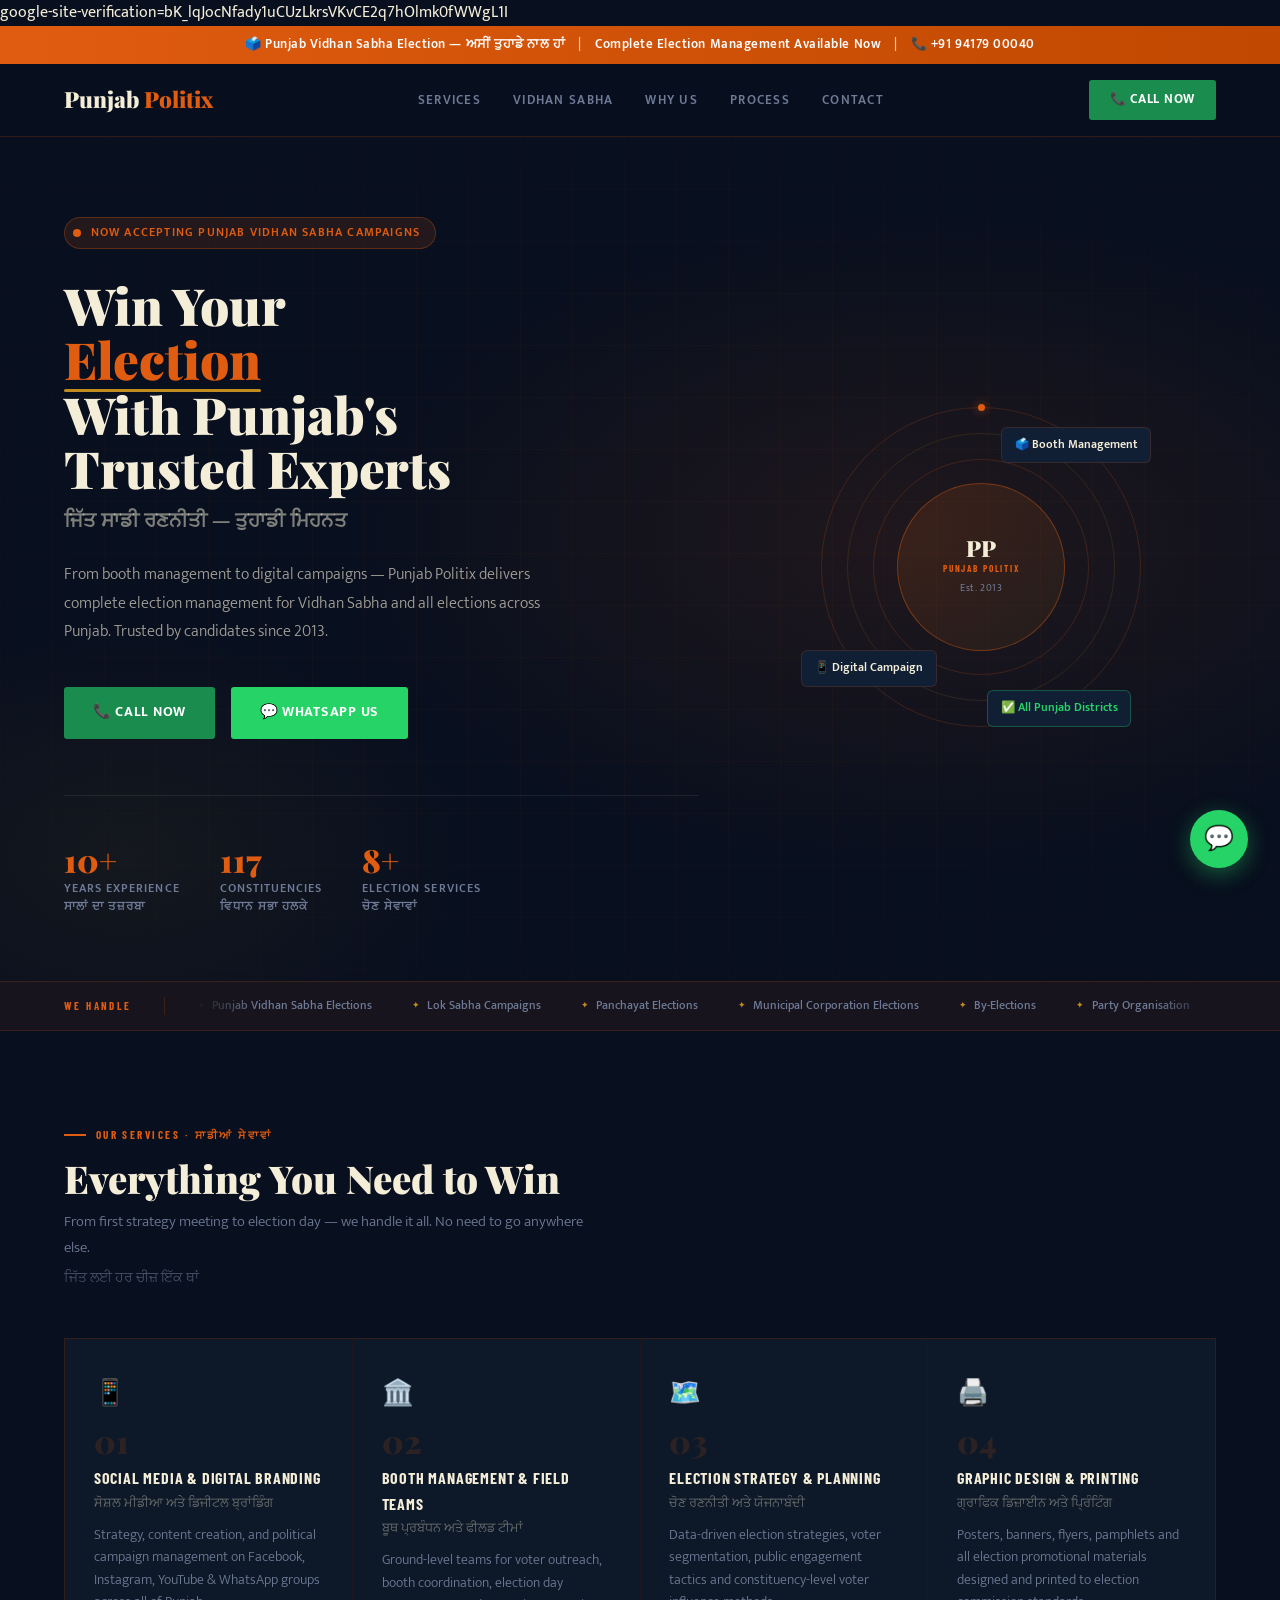
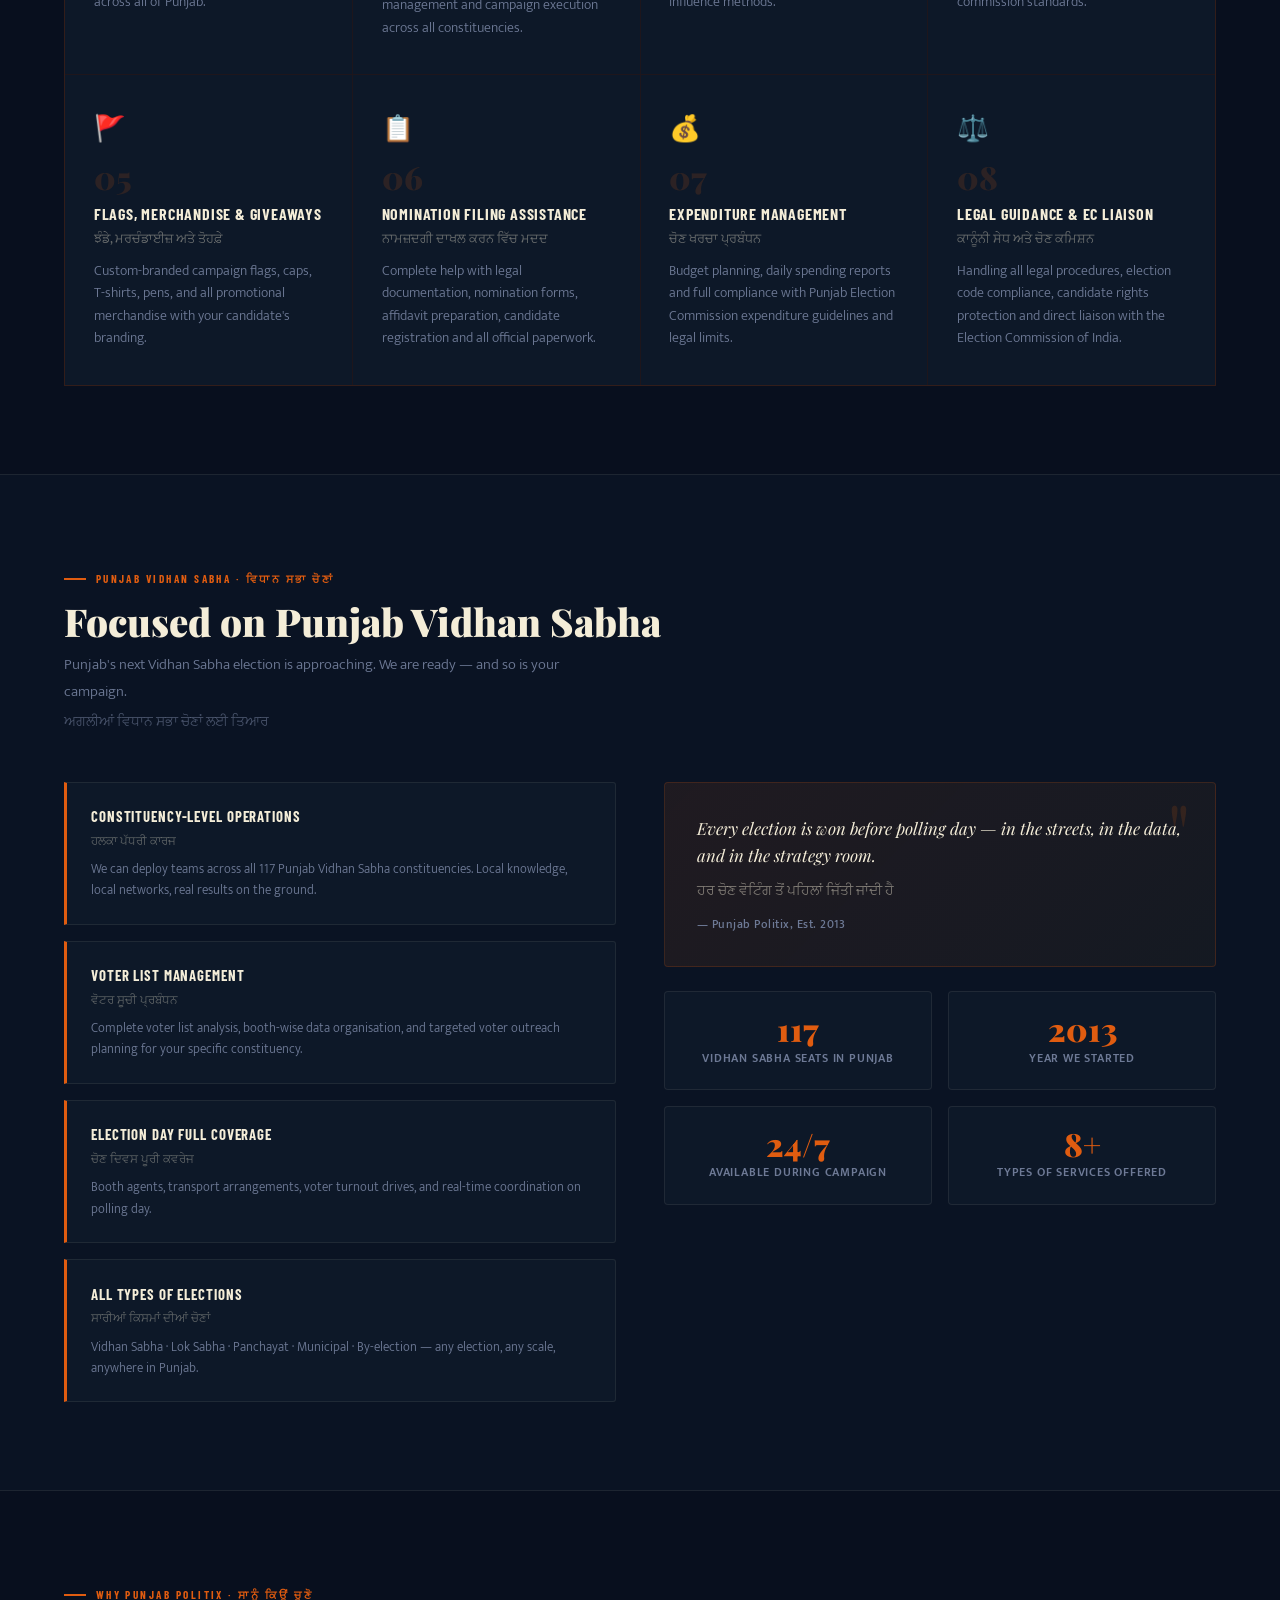
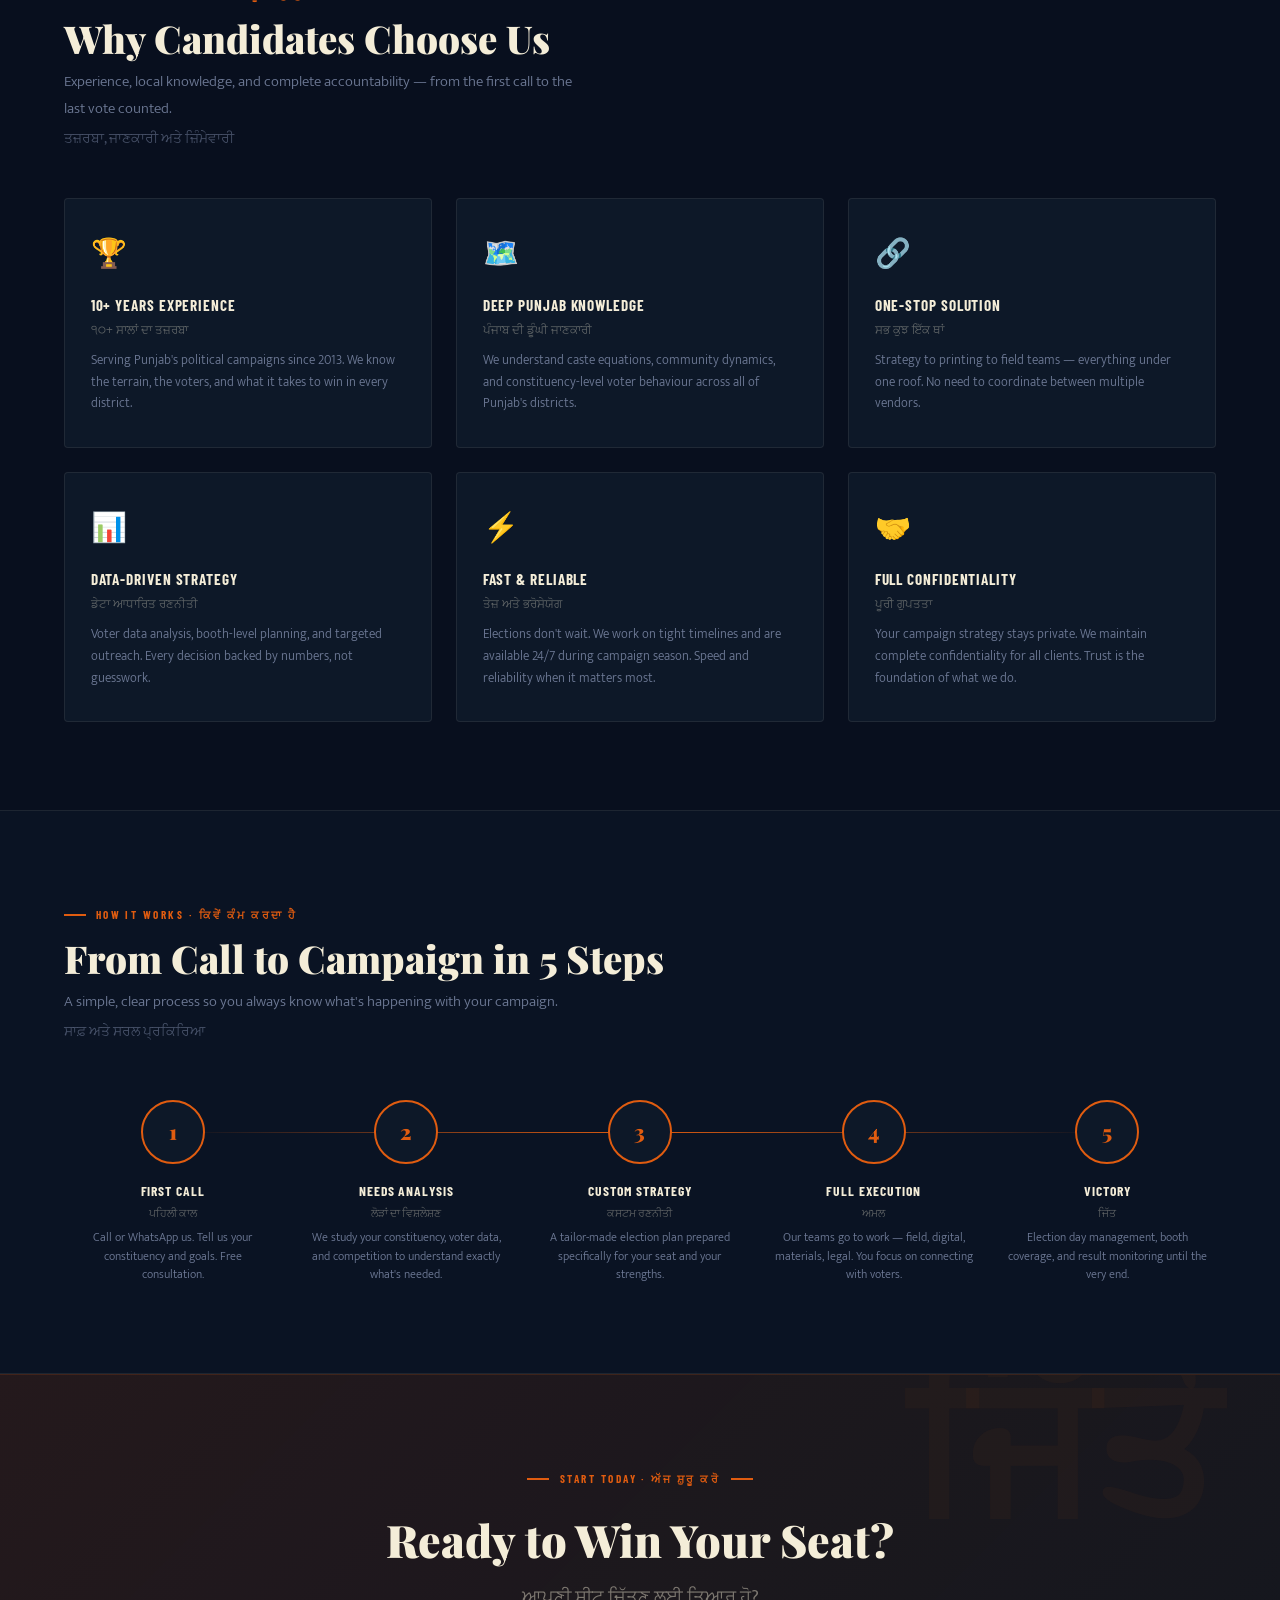
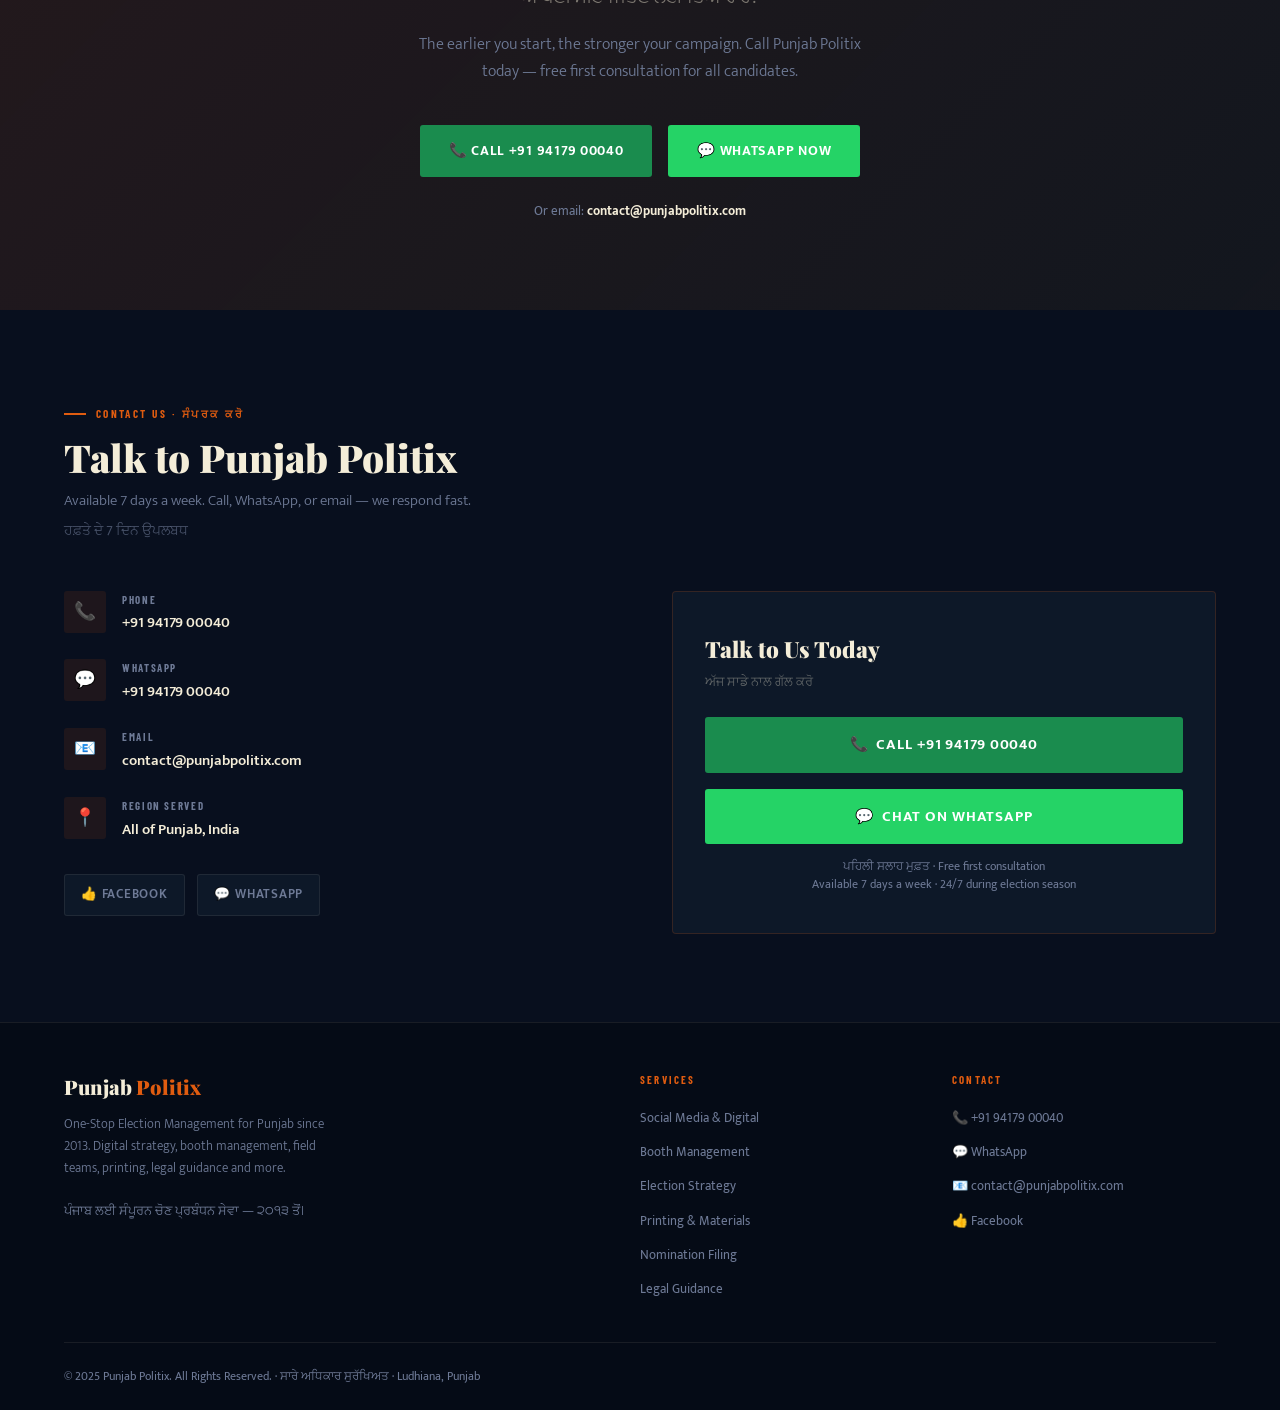
==== commit 5f0923d4: "Update index.html" ====
--- a/index.html
+++ b/index.html
@@ -4,6 +4,7 @@
 <meta charset="UTF-8">
 <meta name="viewport" content="width=device-width, initial-scale=1.0">
 <title>Punjab Politix — Vidhan Sabha Election Management | ਚੋਣ ਪ੍ਰਬੰਧਨ ਸੇਵਾਵਾਂ</title>
+google-site-verification=bK_lqJocNfady1uCUzLkrsVKvCE2q7hOlmk0fWWgL1I
 <meta name="description" content="Punjab Politix — Expert election management for Punjab Vidhan Sabha elections. Booth management, digital campaigns, field teams & more. Since 2013. Call +91 9417900040">
 <meta name="keywords" content="Punjab Vidhan Sabha election, election management Punjab, ਚੋਣ ਪ੍ਰਬੰਧਨ, booth management, political campaign Punjab, election strategy">
 <link rel="preconnect" href="https://fonts.googleapis.com">
@@ -666,3 +667,4 @@
 </script>
 </body>
 </html>
+
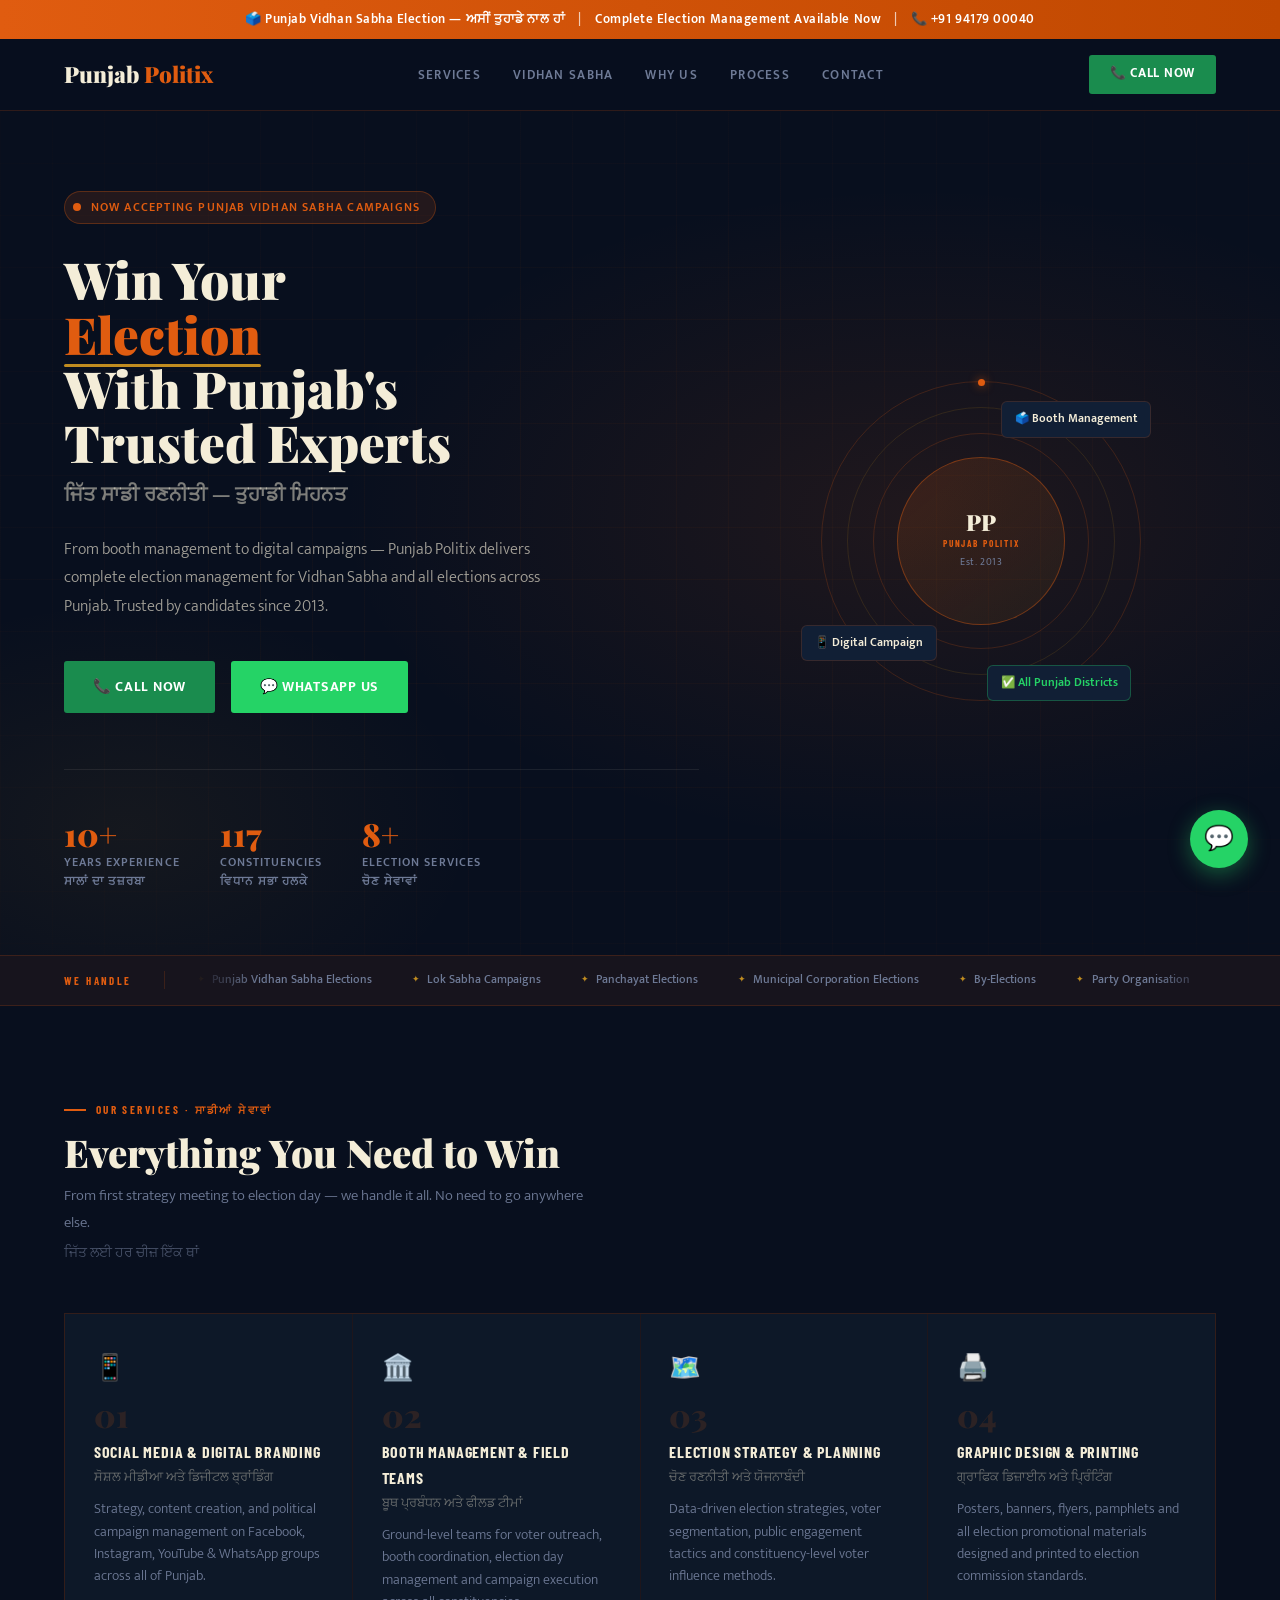
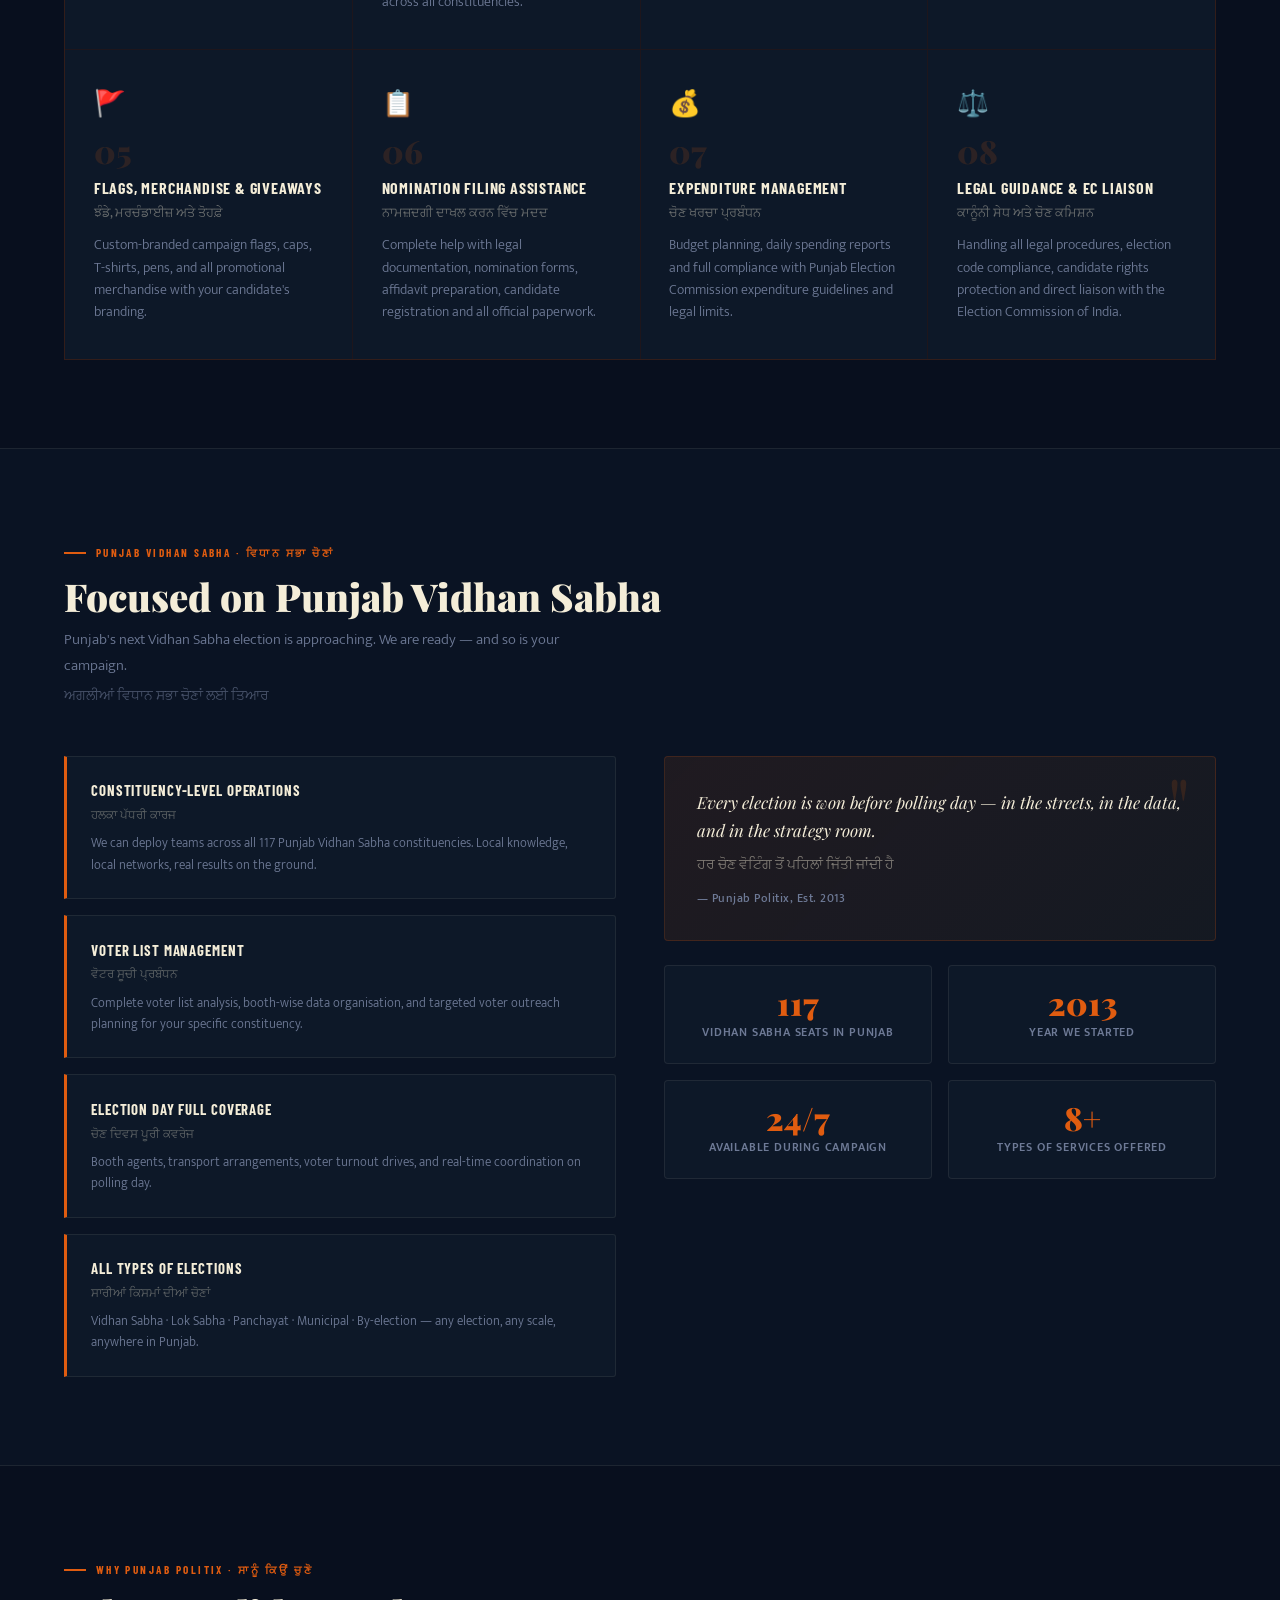
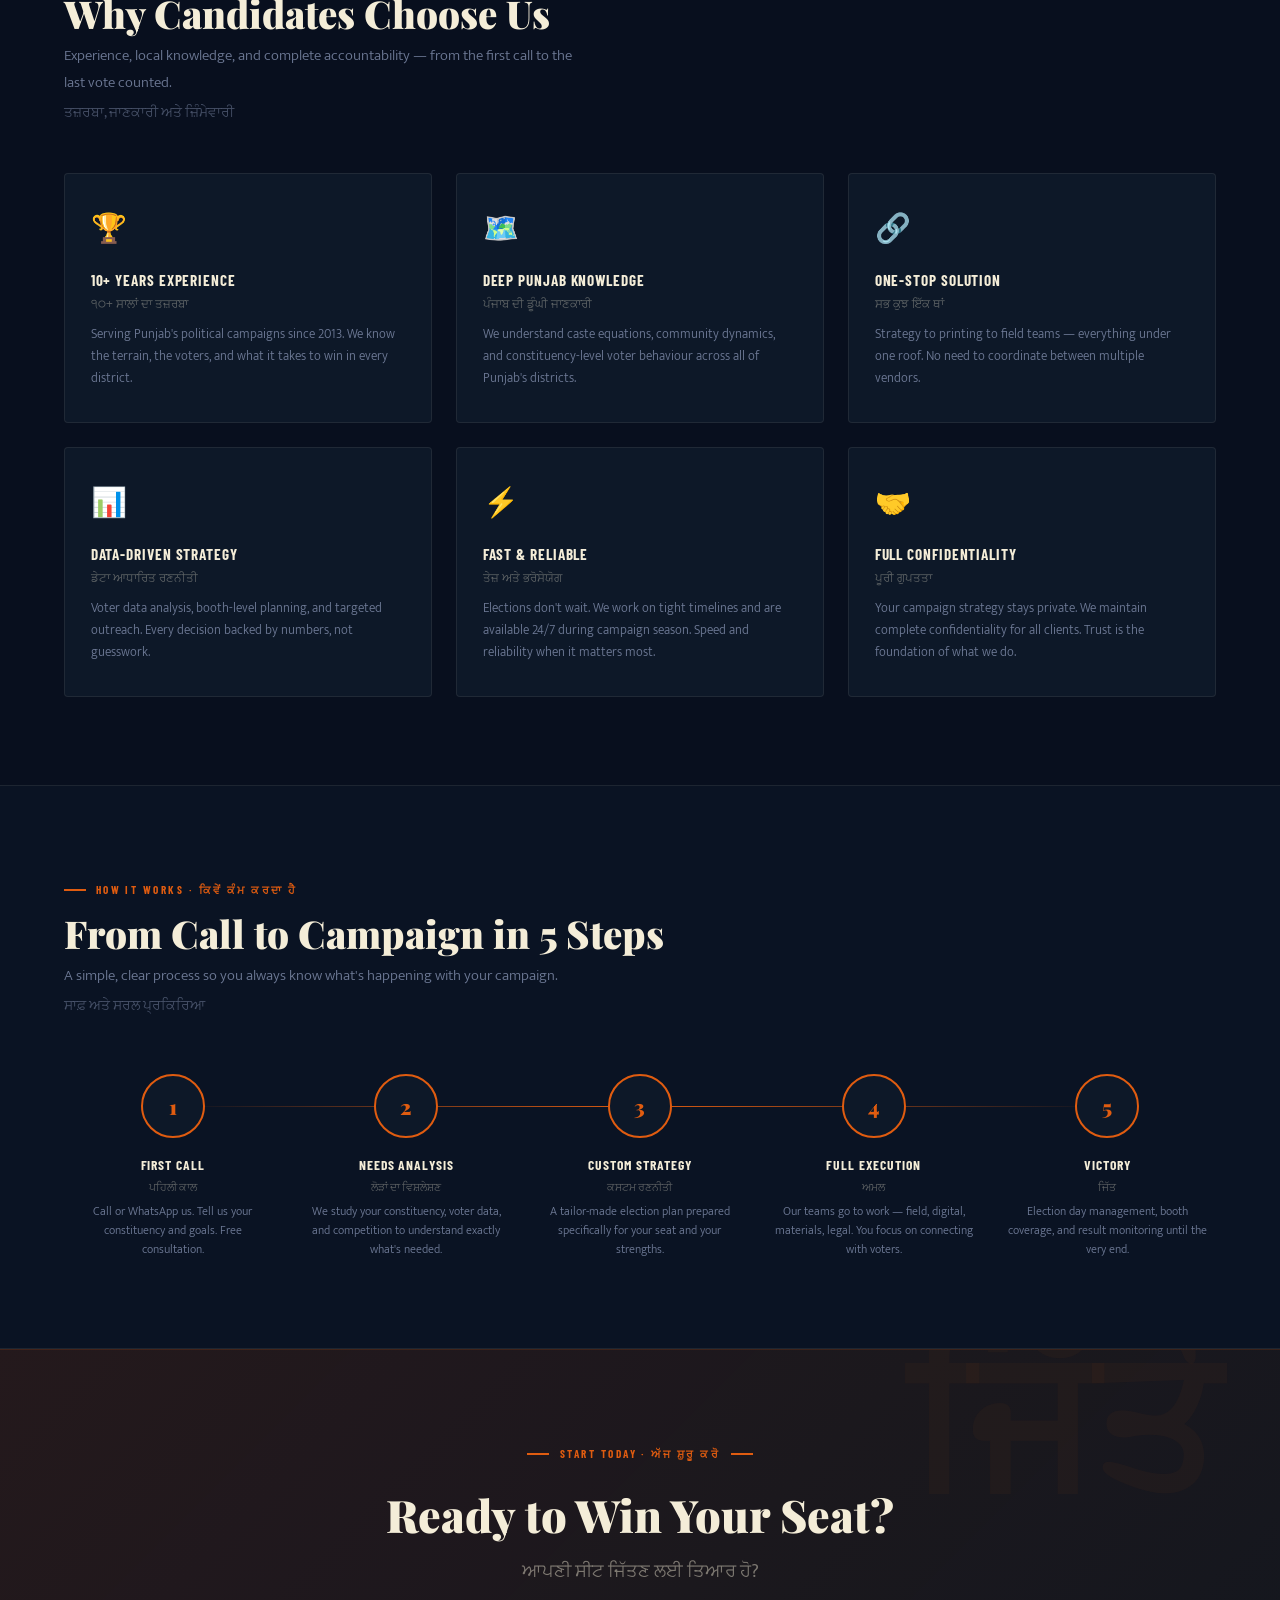
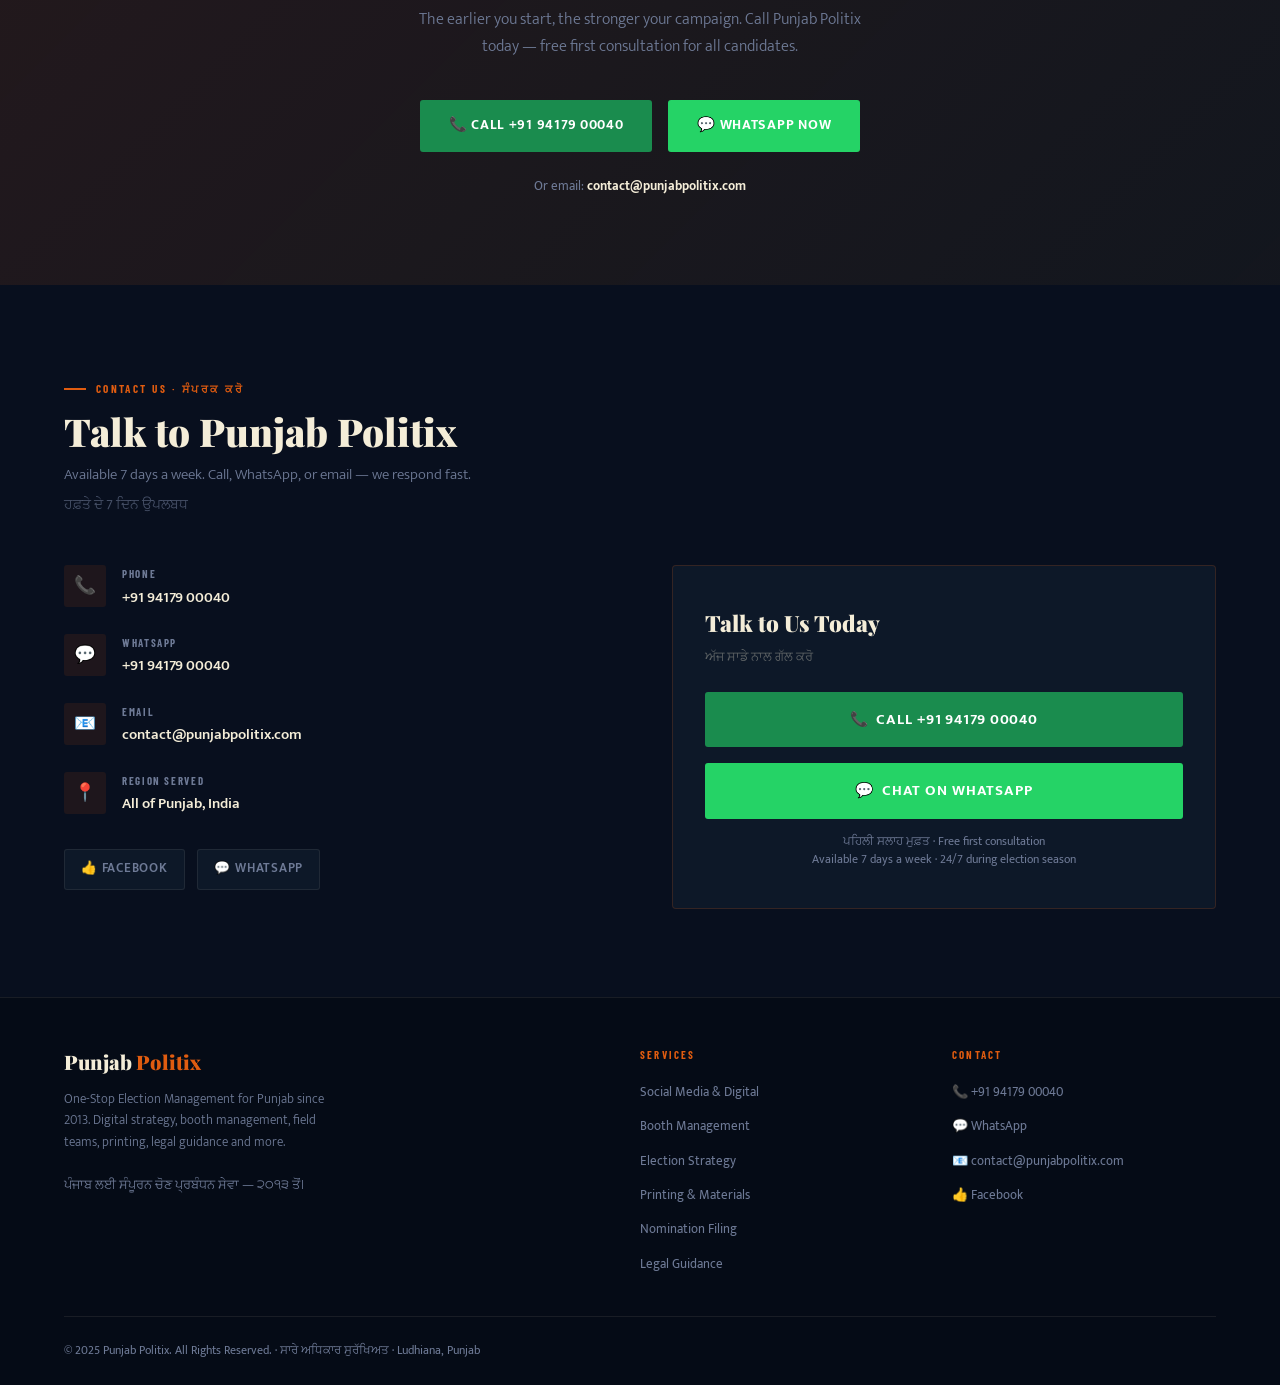
==== commit d8c14894: "Update index.html" ====
--- a/index.html
+++ b/index.html
@@ -4,7 +4,7 @@
 <meta charset="UTF-8">
 <meta name="viewport" content="width=device-width, initial-scale=1.0">
 <title>Punjab Politix — Vidhan Sabha Election Management | ਚੋਣ ਪ੍ਰਬੰਧਨ ਸੇਵਾਵਾਂ</title>
-google-site-verification=bK_lqJocNfady1uCUzLkrsVKvCE2q7hOlmk0fWWgL1I
+<meta name="google-site-verification" content="iqX5DXXWnu6gBkGjBKLwwTDiQIAxuhrbQa-fmbhzN-Y" />
 <meta name="description" content="Punjab Politix — Expert election management for Punjab Vidhan Sabha elections. Booth management, digital campaigns, field teams & more. Since 2013. Call +91 9417900040">
 <meta name="keywords" content="Punjab Vidhan Sabha election, election management Punjab, ਚੋਣ ਪ੍ਰਬੰਧਨ, booth management, political campaign Punjab, election strategy">
 <link rel="preconnect" href="https://fonts.googleapis.com">
@@ -668,3 +668,4 @@
 </body>
 </html>
 
+
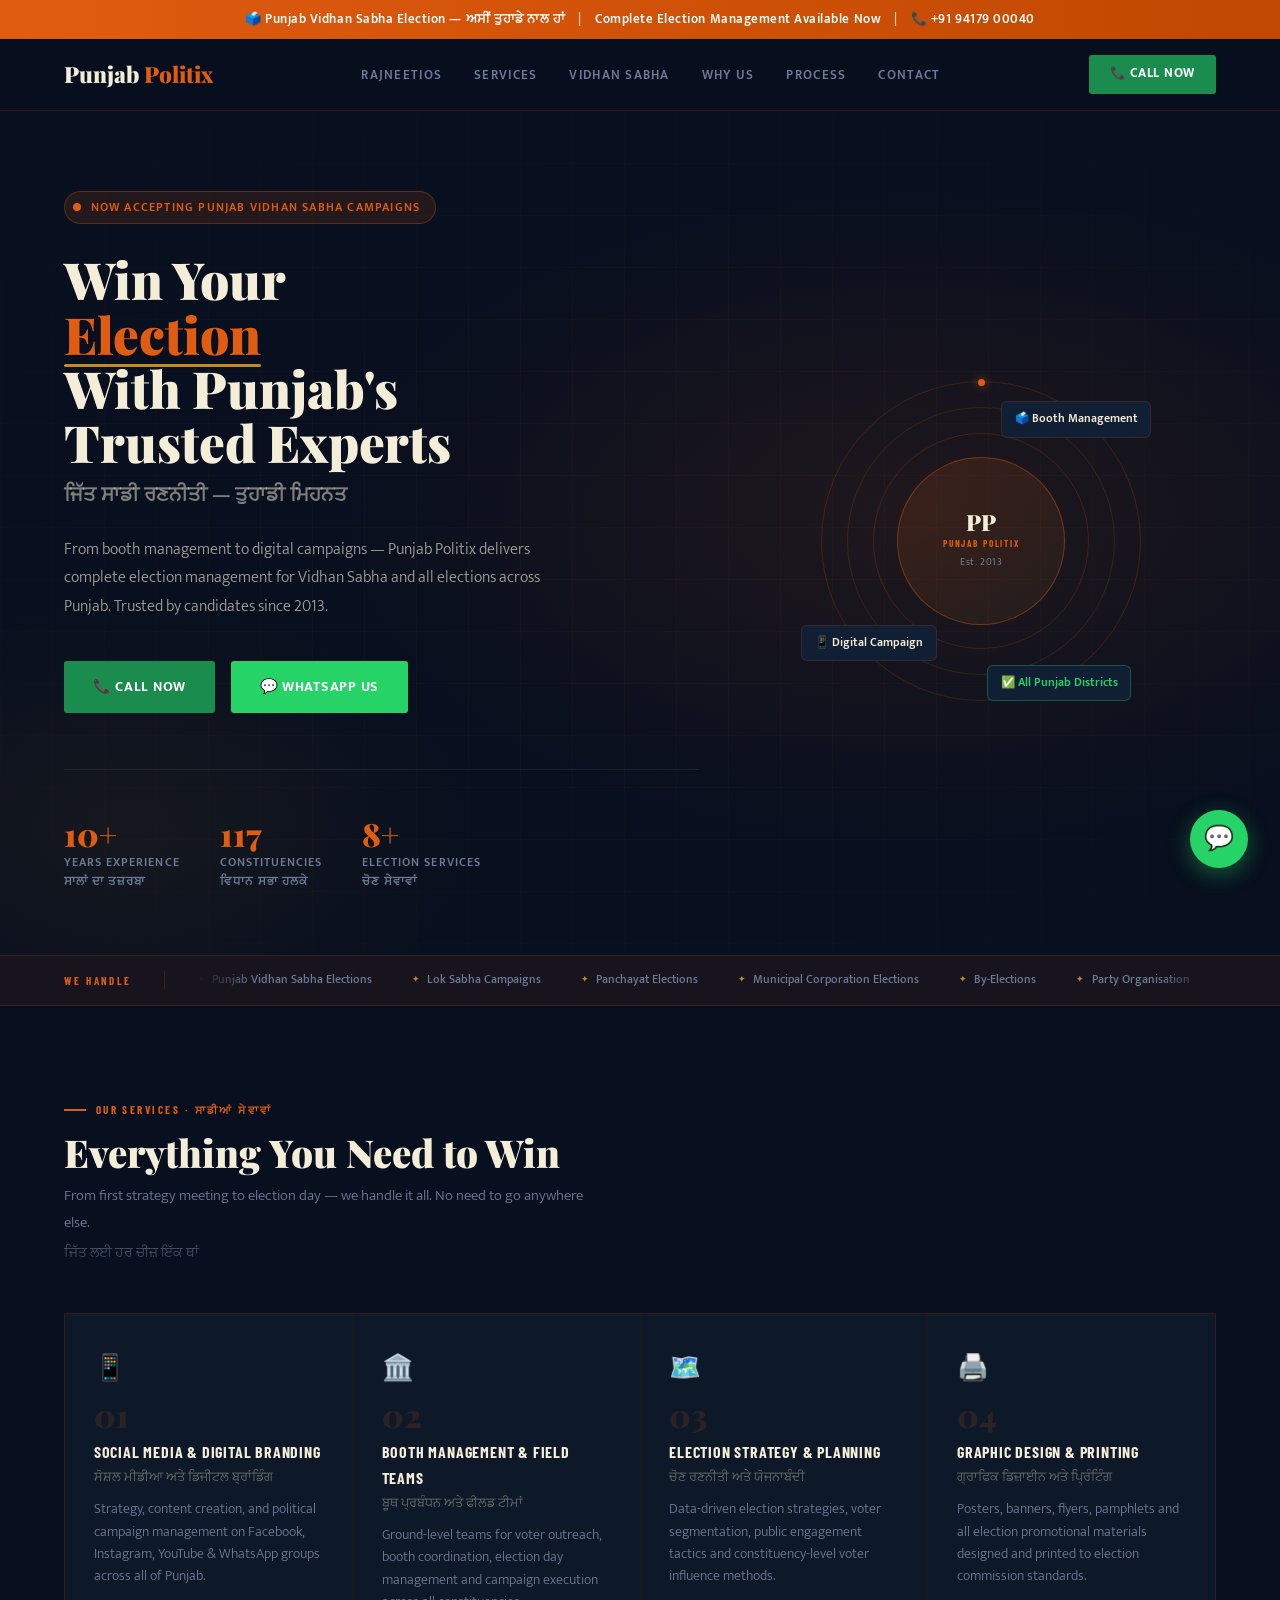
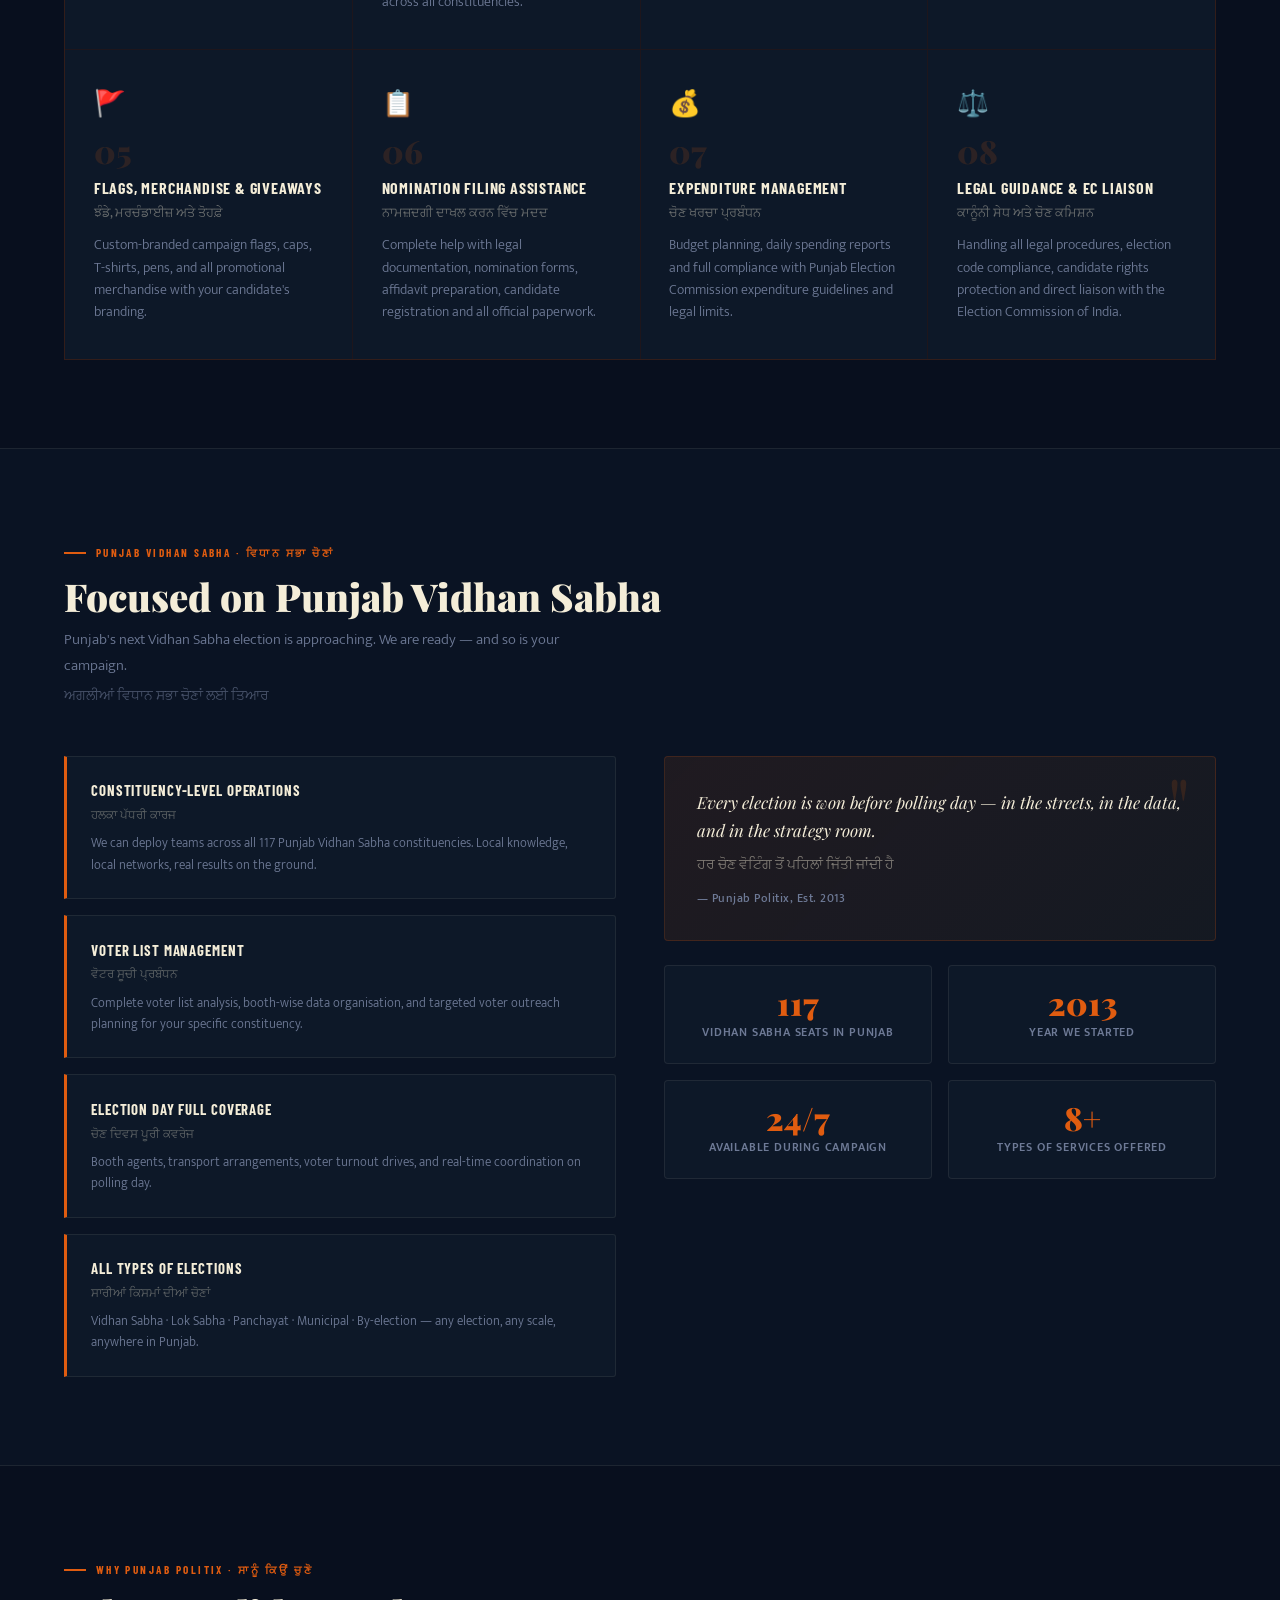
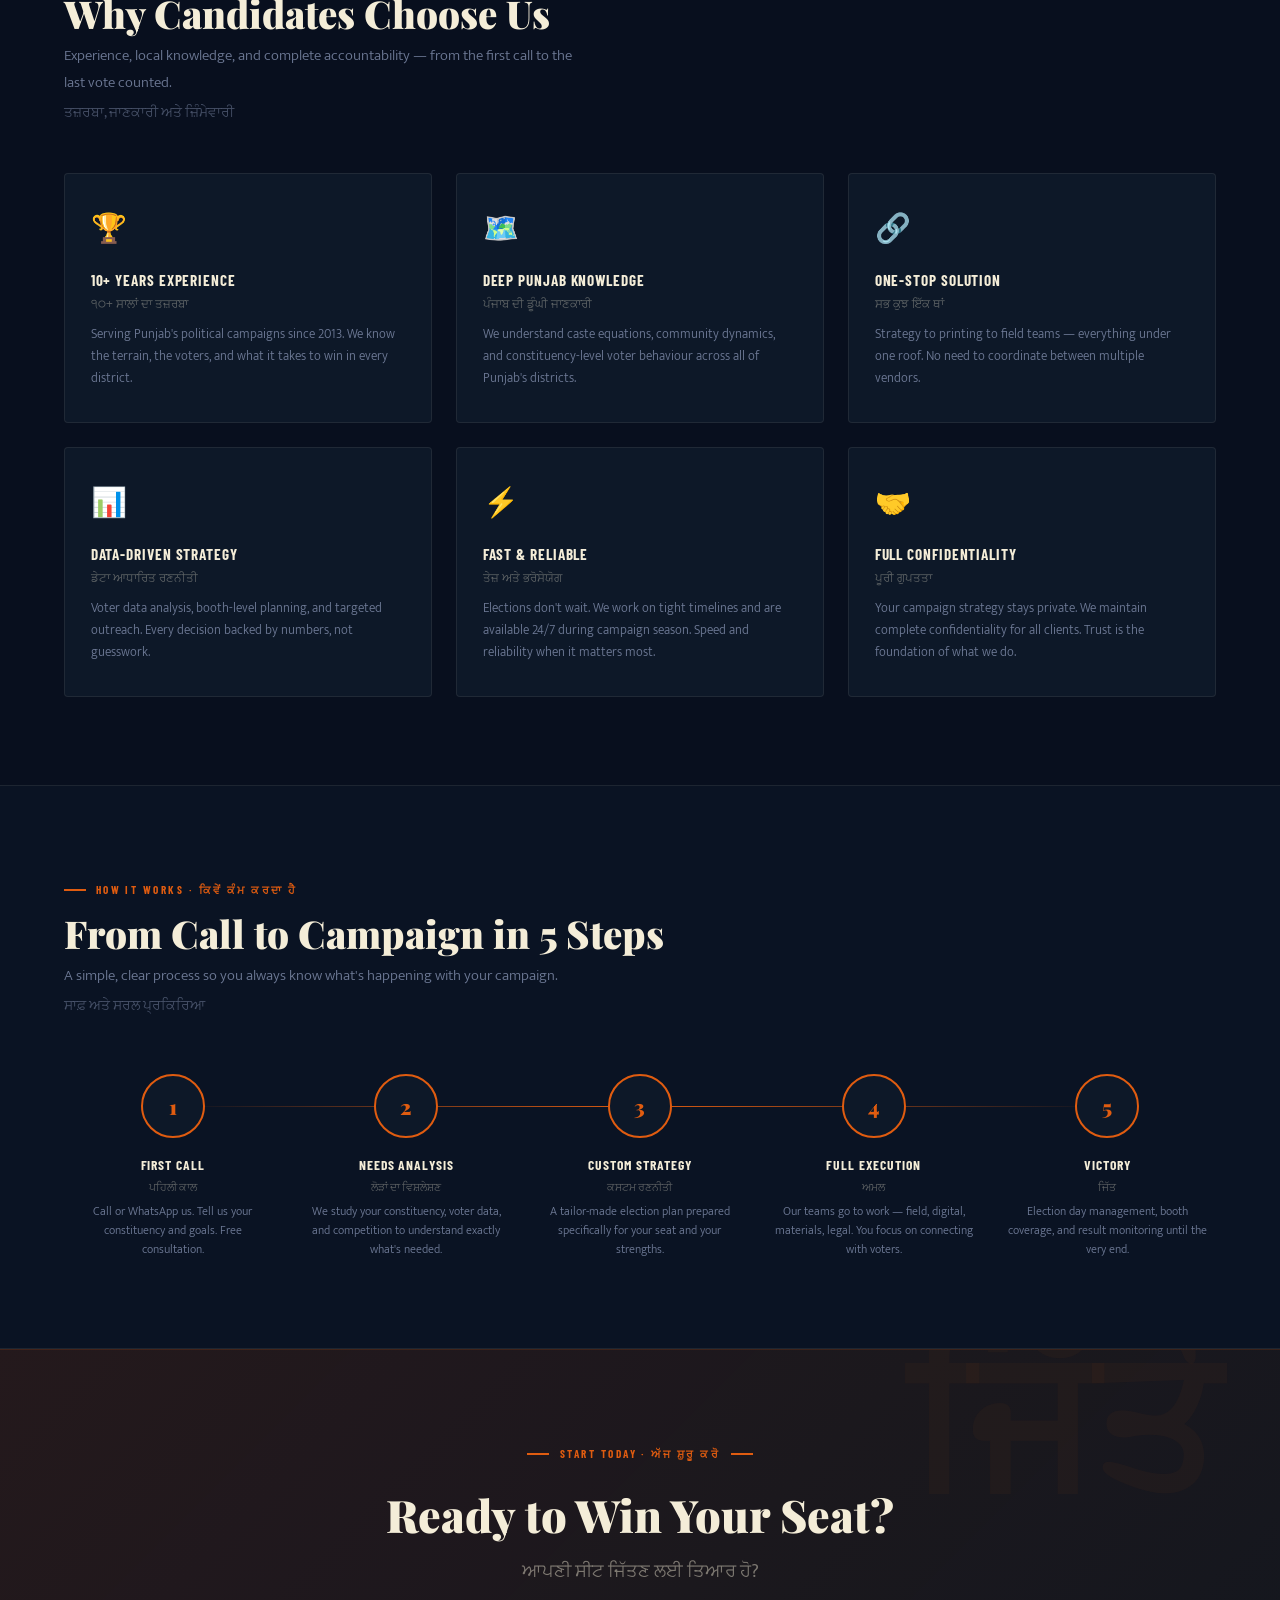
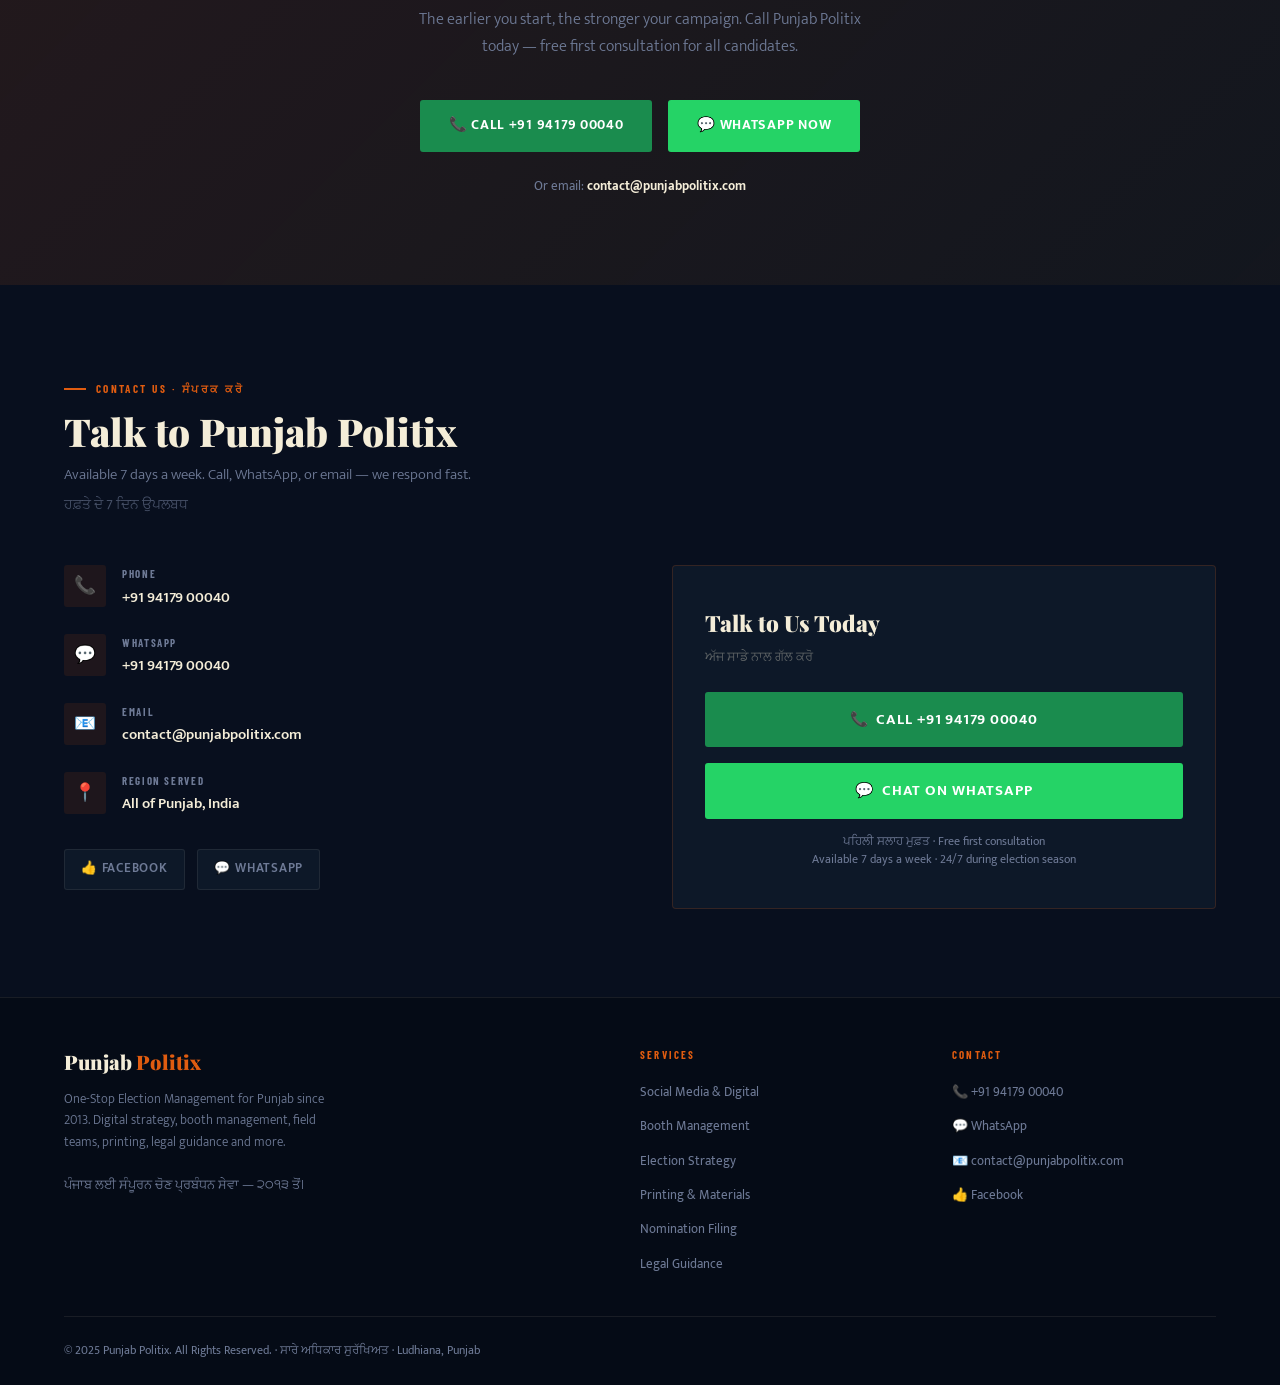
==== commit 22277e18: "Add RajneetiOS portal and Store Incharge under /rajneetios/" ====
--- a/index.html
+++ b/index.html
@@ -4,6 +4,8 @@
 <meta charset="UTF-8">
 <meta name="viewport" content="width=device-width, initial-scale=1.0">
 <title>Punjab Politix — Vidhan Sabha Election Management | ਚੋਣ ਪ੍ਰਬੰਧਨ ਸੇਵਾਵਾਂ</title>
+<link rel="icon" type="image/png" href="logo.png">
+<link rel="apple-touch-icon" href="logo.png">
 <meta name="google-site-verification" content="iqX5DXXWnu6gBkGjBKLwwTDiQIAxuhrbQa-fmbhzN-Y" />
 <meta name="description" content="Punjab Politix — Expert election management for Punjab Vidhan Sabha elections. Booth management, digital campaigns, field teams & more. Since 2013. Call +91 9417900040">
 <meta name="keywords" content="Punjab Vidhan Sabha election, election management Punjab, ਚੋਣ ਪ੍ਰਬੰਧਨ, booth management, political campaign Punjab, election strategy">
@@ -261,6 +263,7 @@
 <nav>
   <a href="#" class="nav-logo">Punjab <span>Politix</span></a>
   <ul class="nav-links">
+    <li><a href="/rajneetios/">RajneetiOS</a></li>
     <li><a href="#services">Services</a></li>
     <li><a href="#focus">Vidhan Sabha</a></li>
     <li><a href="#why">Why Us</a></li>
@@ -272,6 +275,7 @@
     <span></span><span></span><span></span>
   </div>
   <div class="mobile-nav" id="mobileNav">
+    <a href="/rajneetios/" onclick="closeMenu()">RajneetiOS</a>
     <a href="#services" onclick="closeMenu()">Services</a>
     <a href="#focus" onclick="closeMenu()">Vidhan Sabha</a>
     <a href="#why" onclick="closeMenu()">Why Us</a>
@@ -669,3 +673,4 @@
 </html>
 
 
+
